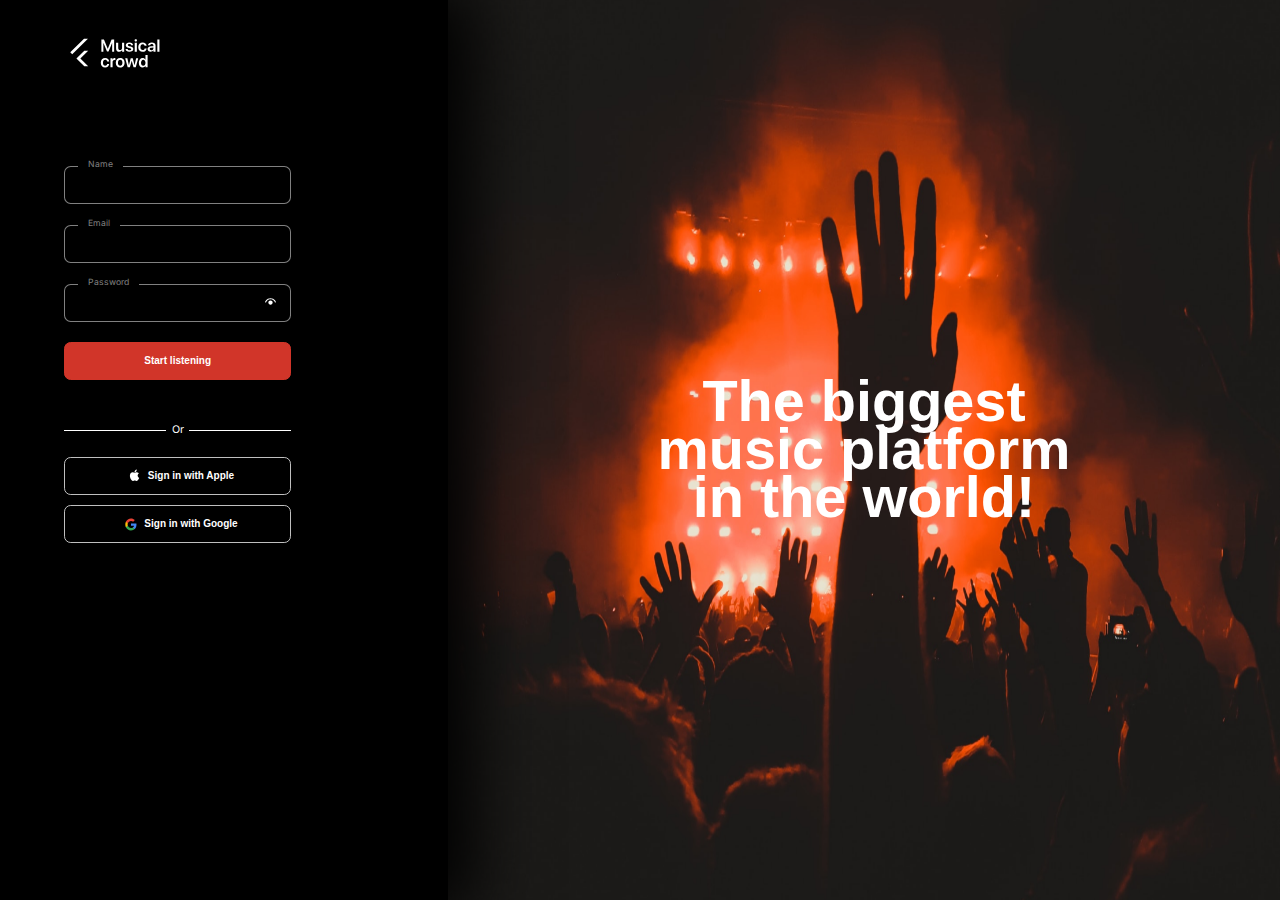
==== index.html @ 2c5eaced "inital commit" ====
<!DOCTYPE html>
<html lang="en">
  <head>
    <meta charset="UTF-8" />
    <meta http-equiv="X-UA-Compatible" content="IE=edge" />
    <meta name="viewport" content="width=device-width, initial-scale=1.0" />
    <link rel="stylesheet" href="style.css" />
    <link rel="preconnect" href="https://fonts.googleapis.com" />
    <link rel="preconnect" href="https://fonts.gstatic.com" crossorigin />
    <link
      href="https://fonts.googleapis.com/css2?family=Inter:wght@100;200;300;400;500;600;700;800;900&display=swap"
      rel="stylesheet"
    />
    <title>Document</title>
  </head>
  <body>
    <div class="df">
      <div class="form__content">
        <div class="logo__content">
          <img src="imgs/logo.svg" alt="logo" />
        </div>
        <form class="form">
          <div class="top__label">
            <input type="text" />
            <label for="name">Name</label>
          </div>
          <div class="top__label">
            <input type="email" />
            <label for="Email">Email</label>
          </div>
          <div class="top__label">
            <input type="password" class="password"/>
            <label for="Password">Password</label>
            <div class="icon">
              <img src="imgs/glas.svg" alt="icon">
            </div>
          </div>
          <button class="btn">Start listening</button>
        </form>

        <div class="firebase__content">
            <div class="line">
                <span></span>
                <p>Or</p>
                <span></span>
            </div>
            <div class="btn__content">
                <button>
                    <img src="imgs/icon-apple.svg" alt="icon">
                        Sign in with Apple
                </button>
                <button>
                    <img src="imgs/icon-google.svg" alt="icon">
                    Sign in with Google
                </button>
            </div>
        </div>
      </div>
      <div class="content__title">
        <div class="box">
          <h1>
            The biggest music platform <br />
            in the world!
          </h1>
        </div>
      </div>
    </div>

    <script src="script.js"></script>
  </body>
</html>
---- style.css ----
* {
    box-sizing: border-box;
    margin: 0;
    padding: 0;
}

.df {
    display: flex;
    align-items: center;
    justify-content: space-between;
    flex-flow: row nowrap;
}

.form__content {
    background-color: #000000;
    flex-basis: 35%;
    height: 100vh;
    box-shadow: 1vw 0px 5vw 1vw rgb(0, 0, 0);
    position: relative;
    z-index: 1;
    padding-left: 5vw;
}

.logo__content {
    width: 100%;
    padding-top: 2.8125vw;
    margin-bottom: 7.270833333333333vw;
}

.logo__content>img {
    height: 2.604166666666667vw;
}

.top__label {
    width: 17.76041666666667vw;
    height: 2.96875vw;
    background-color: #000;
    border: 1px solid rgba(255, 255, 255, 0.5);
    border-radius: 0.5208333333333333vw;
    margin-bottom: 1.614583333333333vw;
    position: relative;
}

.top__label>input {
    width: 100%;
    height: 100%;
    outline: none;
    background-color: transparent;
    border: 0px;
    font-family: 'Inter', sans-serif;
    font-style: normal;
    font-weight: 500;
    font-size: 0.78125vw;
    line-height: 140%;
    color: #fff;
    padding-left: 0.8854166666666667vw;
}

.form .btn {
    display: block;
    width: 17.76041666666667vw;
    height: 2.96875vw;
    border-radius: 0.5208333333333333vw;
    background-color: #D13529;
    font-family: 'SF Pro Display', sans-serif;
    font-style: normal;
    font-weight: 600;
    font-size: 0.78125vw;
    line-height: 140%;
    color: #fff;
    cursor: pointer;
    border: 1px solid #D13529;
}

.top__label>label {
    color: rgba(255, 255, 255, 0.5);
    position: absolute;
    left: 1.041666666666667vw;
    top: -25%;
    background-color: #000;
    display: block;
    padding: 0 0.78125vw;
    font-family: 'Inter';
    font-style: normal;
    font-weight: 400;
    font-size: 0.6770833333333333vw;
    line-height: 140%;
}

.top__label > .icon {
    position: absolute;
    right: 1.041666666666667vw;
    top: 50%;
    transform: translateY(-50%);
    cursor: pointer;
}

.top__label > .icon > img {
    width: 1vw;
    height: 1vw;
}

.line {
    display: flex;
    align-items: center;
    justify-content: space-between;
    width: 17.76041666666667vw;
    margin-top: 3.333333333333333vw;
}

.line p {
    color: #fff;
    flex-basis: 10%;
    text-align: center;
    font-family: 'Inter';
    font-style: normal;
    font-weight: 400;
    font-size: 0.8333333333333333vw;
    line-height: 140%;
}

.line > span {
    display: block;
    height: 1px;
    flex-basis: 45%;
    background-color: #fff;
}

.btn__content {
    margin-top: 1.458333333333333vw;
}

.btn__content > button {
    display: block;
    display: flex;
    align-items: center;
    justify-content: center;
    width: 17.76041666666667vw;
    height: 2.96875vw;
    border-radius: 0.5208333333333333vw;
    background-color: transparent;
    font-family: 'SF Pro Display', sans-serif;
    font-style: normal;
    font-weight: 600;
    font-size: 0.78125vw;
    line-height: 140%;
    color: #fff;
    cursor: pointer;
    border: 1px solid rgba(255, 255, 255, 0.75);
    margin-bottom: 0.8333333333333333vw;
}

.btn__content > button > img {
    height: 2.083333333333333vw;
    width: 2.083333333333333vw;
}


.content__title {
    width: 65%;
    height: 100vh;
    background-image: url("imgs/bg.png");
    background-repeat: no-repeat;
    background-size: 100% 100%;
    position: relative;
}

.box {
    position: absolute;
    left: 50%;
    top: 50%;
    transform: translate(-50%, -50%);
}

.box>h1 {
    font-family: 'SF Pro Display', sans-serif;
    font-style: normal;
    font-weight: 700;
    font-size: 4.5vw;
    line-height: 83.5%;
    color: #fff;
    text-align: center;
}
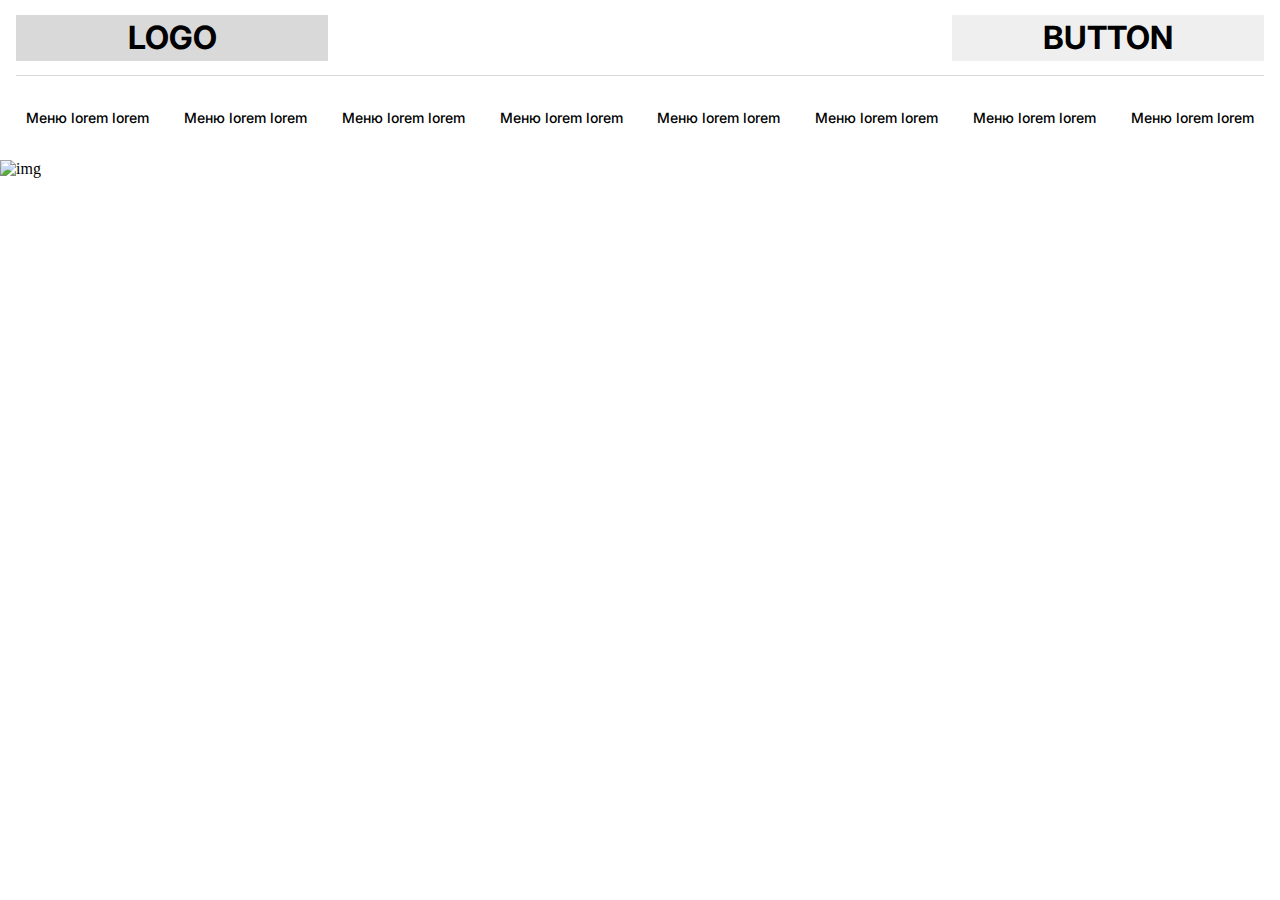
==== commit dfc8bd8f: "d" ====
--- a/index.html
+++ b/index.html
@@ -4,7 +4,7 @@
     <meta charset="UTF-8" />
     <meta http-equiv="X-UA-Compatible" content="IE=edge" />
     <meta name="viewport" content="width=device-width, initial-scale=1.0" />
-    <link rel="stylesheet" href="style.css" />
+    <link rel="stylesheet" href="css/style.css" />
     <link rel="preconnect" href="https://fonts.googleapis.com" />
     <link rel="preconnect" href="https://fonts.gstatic.com" crossorigin />
     <link
@@ -14,58 +14,71 @@
     <title>Document</title>
   </head>
   <body>
-    <div class="df">
-      <div class="form__content">
-        <div class="logo__content">
-          <img src="imgs/logo.svg" alt="logo" />
+    <header class="header">
+      <div class="header__row">
+        <div class="header__logo">
+          <h2>LOGO</h2>
         </div>
-        <form class="form">
-          <div class="top__label">
-            <input type="text" />
-            <label for="name">Name</label>
-          </div>
-          <div class="top__label">
-            <input type="email" />
-            <label for="Email">Email</label>
-          </div>
-          <div class="top__label">
-            <input type="password" class="password"/>
-            <label for="Password">Password</label>
-            <div class="icon">
-              <img src="imgs/glas.svg" alt="icon">
-            </div>
-          </div>
-          <button class="btn">Start listening</button>
-        </form>
-
-        <div class="firebase__content">
-            <div class="line">
-                <span></span>
-                <p>Or</p>
-                <span></span>
-            </div>
-            <div class="btn__content">
-                <button>
-                    <img src="imgs/icon-apple.svg" alt="icon">
-                        Sign in with Apple
-                </button>
-                <button>
-                    <img src="imgs/icon-google.svg" alt="icon">
-                    Sign in with Google
-                </button>
-            </div>
+        <div class="header__btn">
+          <button>BUTTON</button>
         </div>
       </div>
-      <div class="content__title">
-        <div class="box">
-          <h1>
-            The biggest music platform <br />
-            in the world!
-          </h1>
-        </div>
-      </div>
-    </div>
-
-    <script src="script.js"></script>
+    </header>
+    <nav class="nav">      
+      <ul class="nav__row">
+        <li>
+            <a href="#">Меню lorem lorem</a>
+            <div class="content">
+                <p>Контент для меню 1 Lorem ipsum dolor sit, amet consectetur adipisicing elit. Qui, nesciunt. Dignissimos mollitia maiores dolorum esse quasi dolore totam eveniet impedit corrupti consequatur, nisi veritatis adipisci optio molestias assumenda obcaecati repudiandae deserunt commodi dolores labore rem accusamus vero omnis ipsum! Accusantium ad voluptates eveniet consequuntur adipisci natus fugiat deserunt quo enim. Dolorem facere cumque illum veritatis fugit dignissimos nostrum iusto at accusamus mollitia ratione nihil fugiat eius ipsum deserunt modi commodi quod ullam tempora a vero totam, recusandae earum odio. Labore, voluptatum? Quod, inventore placeat vero nulla facilis modi cumque in ab quas nam amet aliquid quibusdam ipsum dolor at rerum aspernatur odio id possimus incidunt voluptates eius ullam laudantium asperiores! Impedit pariatur veritatis excepturi laudantium quas ipsam reprehenderit cum ab optio, dolores magnam quaerat ut similique dolor voluptatem quo atque nisi. Repellat numquam dolores molestias soluta quia. Perferendis maiores suscipit nam necessitatibus at officia dolores illum, velit doloribus excepturi. In, asperiores? Facere perferendis fuga rerum reiciendis. Accusantium eum ex nam obcaecati atque illum iure! Nesciunt eius dolorum quaerat qui natus neque, ea eaque tempora cum doloremque voluptatibus nisi ipsa. Ipsum pariatur dolor dicta odit nam laborum esse doloribus magni nemo nisi neque quia dolore voluptates sunt perferendis, placeat iusto consequuntur iure atque illum accusamus facilis porro eaque tempore? Non mollitia cupiditate fuga vel amet. Voluptatibus saepe, corrupti at soluta praesentium provident temporibus ea quod quaerat, eveniet, possimus voluptate in hic similique dolor repellat? Facere, et molestiae minima delectus dolores consectetur est pariatur, cum ipsum odit, tempore voluptatem harum unde laudantium suscipit voluptas quis repellendus distinctio veniam dicta! Saepe earum quasi itaque, totam facere laboriosam alias nulla odio quo id, dignissimos delectus, inventore vero facilis? Officiis amet culpa quod, laboriosam impedit, pariatur quo voluptatem voluptate harum aliquid voluptatum accusantium voluptas. Quaerat adipisci laudantium ullam doloribus, consectetur reprehenderit nostrum cumque laboriosam! Itaque rem consequatur id quia delectus error placeat et quod, ab cupiditate ullam ea? Ratione consequuntur architecto atque deserunt maiores sint assumenda quis doloremque ad laborum aspernatur praesentium sapiente, earum nam impedit possimus quasi molestiae autem velit nisi repellat, necessitatibus placeat dignissimos! Ducimus, dolores quo quidem distinctio quia repellat, tempore in dignissimos veritatis reiciendis vero rerum quae sunt. Ratione maiores tempore earum repudiandae sed soluta quisquam iste libero ad commodi. Corrupti, voluptatibus. Eaque eum ipsam odit sit quia quos laboriosam rerum cupiditate veniam. Obcaecati, laborum! Incidunt iusto voluptas enim illum a mollitia inventore sint similique, esse nam quisquam repellat veritatis dolorum sunt quaerat. Repellat, consequuntur autem nemo hic aut repellendus ipsam minima reprehenderit magni distinctio id error eveniet, tempore a assumenda ea facere omnis. Architecto, facilis iste. Provident aperiam atque vero quaerat a maiores non ab ipsam deleniti sint quos aliquid perferendis nostrum voluptatem corrupti unde natus obcaecati aspernatur esse officiis voluptatum, expedita minima recusandae ipsum. Molestias, provident tempora! Natus deserunt est at praesentium odio corporis atque in cupiditate magni sed quisquam, accusantium quia a quae eius voluptate nemo repellat ipsum exercitationem nulla facere non! Recusandae nihil quis eius modi unde laboriosam nisi repellat cumque! Distinctio voluptate quaerat minus voluptas illo.</p>
+            </div>
+        </li>
+        <li>
+          <a href="#">Меню lorem lorem</a>
+            <div class="content">
+                <p>Контент для меню 2</p>
+            </div>
+        </li>
+        <li>
+          <a href="#">Меню lorem lorem</a>
+            <div class="content">
+                <p>Контент для меню 3</p>
+            </div>
+        </li>
+        <li>
+          <a href="#">Меню lorem lorem</a>
+            <div class="content">
+                <p>Контент для меню 4</p>
+            </div>
+        </li>
+        <li>
+          <a href="#">Меню lorem lorem</a>
+            <div class="content">
+                <p>Контент для меню 5</p>
+            </div>
+        </li>
+        <li>
+          <a href="#">Меню lorem lorem</a>
+            <div class="content">
+                <p>Контент для меню 6</p>
+            </div>
+        </li>
+        <li>
+          <a href="#">Меню lorem lorem</a>
+            <div class="content">
+                <p>Контент для меню 7</p>
+            </div>
+        </li>
+        <li>
+          <a href="#">Меню lorem lorem</a>
+            <div class="content">
+                <p>Контент для меню 8</p>
+            </div>
+        </li>
+      </ul>
+    </nav>
+    <main class="main">
+        <img src="img.png" alt="img">
+    </main>
+    <script src="js/srcipt.js"></script>
   </body>
 </html>
--- a/css/style.css
+++ b/css/style.css
@@ -0,0 +1,186 @@
+* {
+  -webkit-box-sizing: border-box;
+          box-sizing: border-box;
+  margin: 0;
+  padding: 0;
+}
+
+.header {
+  padding: 0 1rem;
+  position: relative;
+  z-index: 10;
+  background-color: #fff;
+}
+
+.header__row {
+  height: 76px;
+  display: -webkit-box;
+  display: -ms-flexbox;
+  display: flex;
+  -webkit-box-align: center;
+      -ms-flex-align: center;
+          align-items: center;
+  -webkit-box-pack: justify;
+      -ms-flex-pack: justify;
+          justify-content: space-between;
+  border-bottom: 1px solid #D7D7D7;
+}
+
+.header__btn, .header__logo {
+  background: #D9D9D9;
+  width: 312px;
+  height: 46px;
+  line-height: 46px;
+  text-align: center;
+}
+
+.header__btn button,
+.header__btn h2, .header__logo button,
+.header__logo h2 {
+  font-family: 'Inter';
+  font-style: normal;
+  font-weight: 700;
+  font-size: 32px;
+}
+
+.header__btn button, .header__logo button {
+  width: 100%;
+  height: 100%;
+  display: block;
+  border: 0;
+}
+
+.nav {
+  padding: 0 1rem;
+  background-color: #fff;
+  position: relative;
+}
+
+.nav__row {
+  display: -webkit-box;
+  display: -ms-flexbox;
+  display: flex;
+  -webkit-box-align: center;
+      -ms-flex-align: center;
+          align-items: center;
+  -webkit-box-pack: justify;
+      -ms-flex-pack: justify;
+          justify-content: space-between;
+  list-style: none;
+  height: 84px;
+}
+
+.nav__row li {
+  height: 100%;
+  line-height: 84px;
+  cursor: pointer;
+  z-index: 9;
+  background-color: #fff;
+}
+
+.nav__row li a {
+  text-decoration: none;
+  font-family: 'Inter';
+  font-style: normal;
+  font-weight: 500;
+  font-size: 16px;
+  color: #000000;
+  z-index: 2;
+  display: block;
+  padding: 0 10px;
+  position: relative;
+}
+
+.nav__row li a::after {
+  content: "";
+  width: 0%;
+  height: 3px;
+  position: absolute;
+  left: 0;
+  bottom: 0;
+  background-color: red;
+  -webkit-transition: all .3s ease-in-out;
+  transition: all .3s ease-in-out;
+}
+
+.nav__row li a:hover::after {
+  width: 100%;
+}
+
+@media (max-width: 1340px) {
+  .nav__row li a {
+    font-size: 14px;
+  }
+}
+
+@media (max-width: 1200px) {
+  .nav__row li a {
+    font-size: 12px;
+  }
+}
+
+@media (max-width: 1024px) {
+  .nav__row li a {
+    font-size: 11px;
+  }
+}
+
+.nav__row li .content {
+  visibility: hidden;
+  position: absolute;
+  left: 0;
+  width: 100vw;
+  background-color: white;
+  padding: 1rem;
+  -webkit-transition: all .3s ease-in-out;
+  transition: all .3s ease-in-out;
+  -webkit-animation: dropdown .3s linear;
+          animation: dropdown .3s linear;
+  z-index: 1;
+  opacity: 0;
+  top: 100%;
+  cursor: default;
+}
+
+.nav__row li .content:hover {
+  visibility: visible;
+  opacity: 1;
+}
+
+.nav__row li .content p {
+  line-height: 32px;
+}
+
+.nav__row li .content.active {
+  visibility: visible;
+  opacity: 1;
+}
+
+@-webkit-keyframes dropdown {
+  0% {
+    opacity: 0;
+  }
+  100% {
+    opacity: 1;
+  }
+}
+
+@keyframes dropdown {
+  0% {
+    opacity: 0;
+  }
+  100% {
+    opacity: 1;
+  }
+}
+
+.main {
+  width: 100%;
+  height: calc(100vh - 165px);
+}
+
+.main > img {
+  width: 100%;
+  height: 100%;
+}
+/*# sourceMappingURL=style.css.map */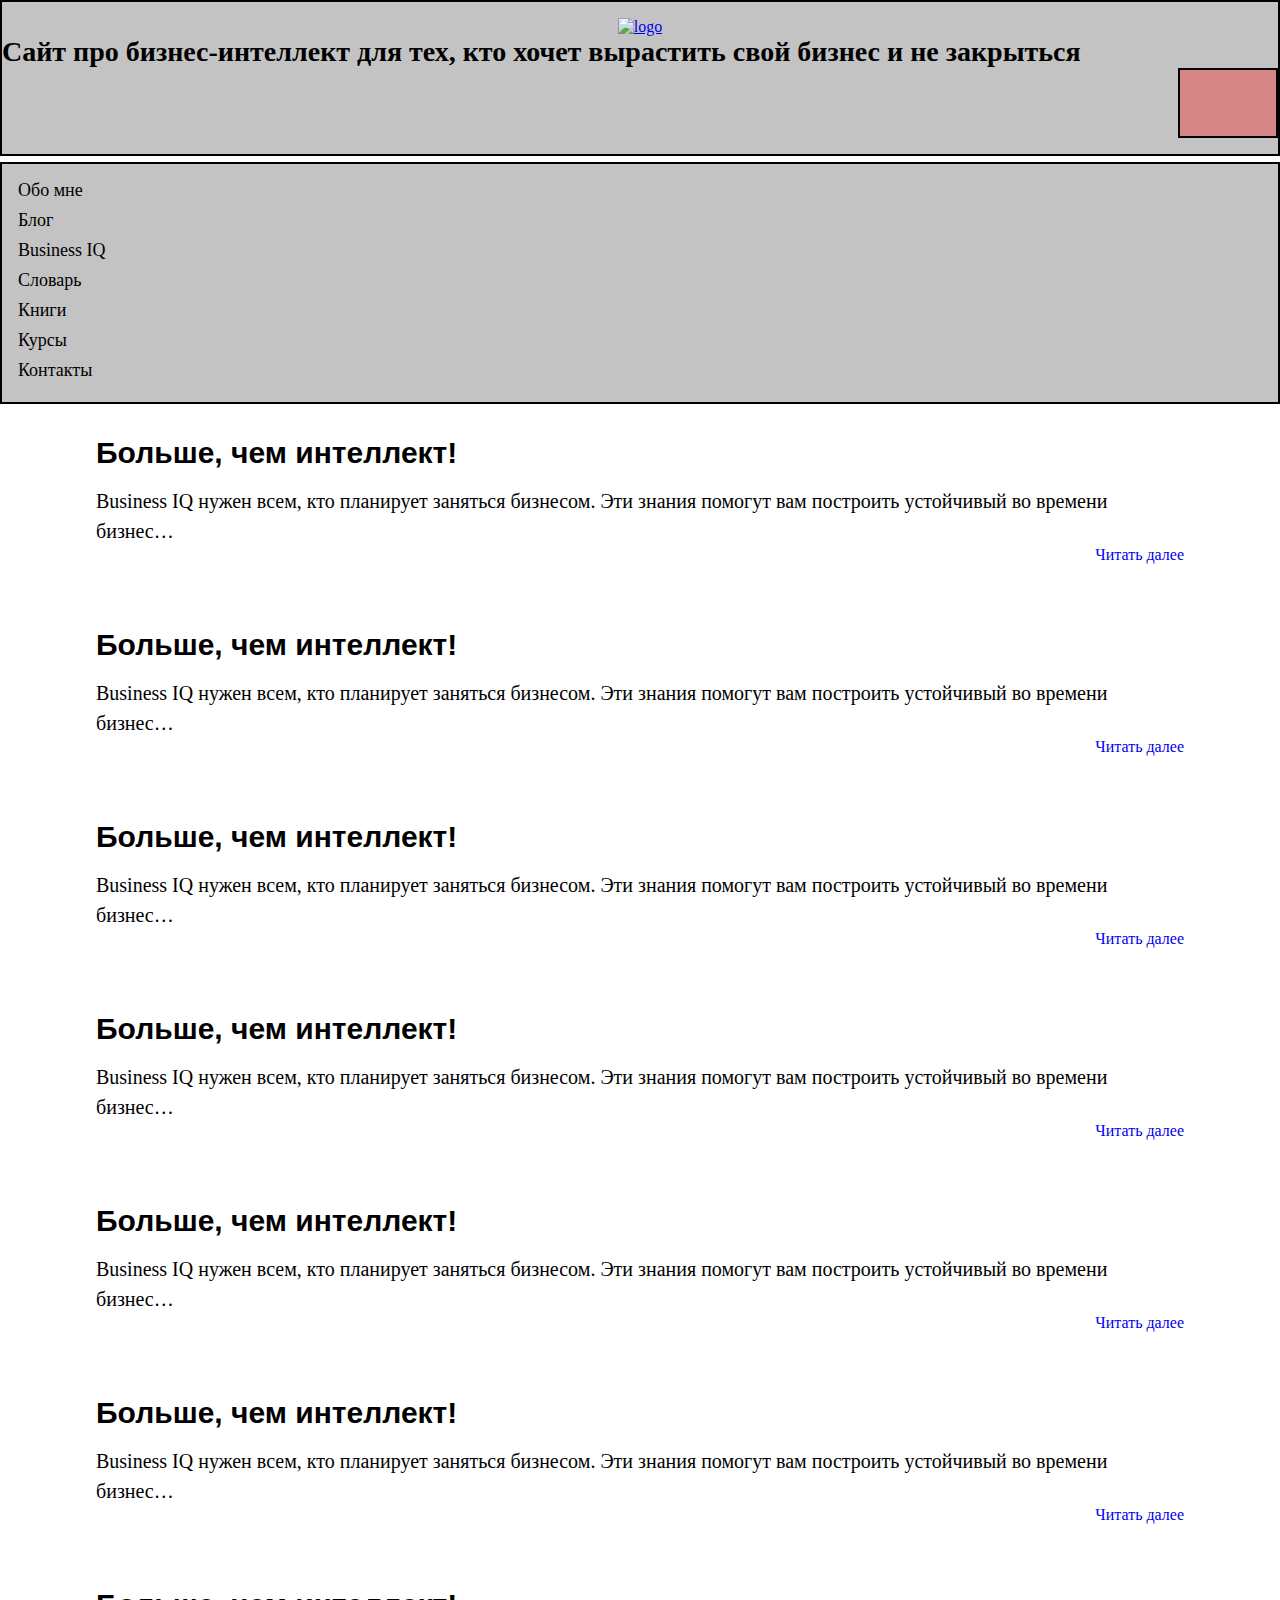
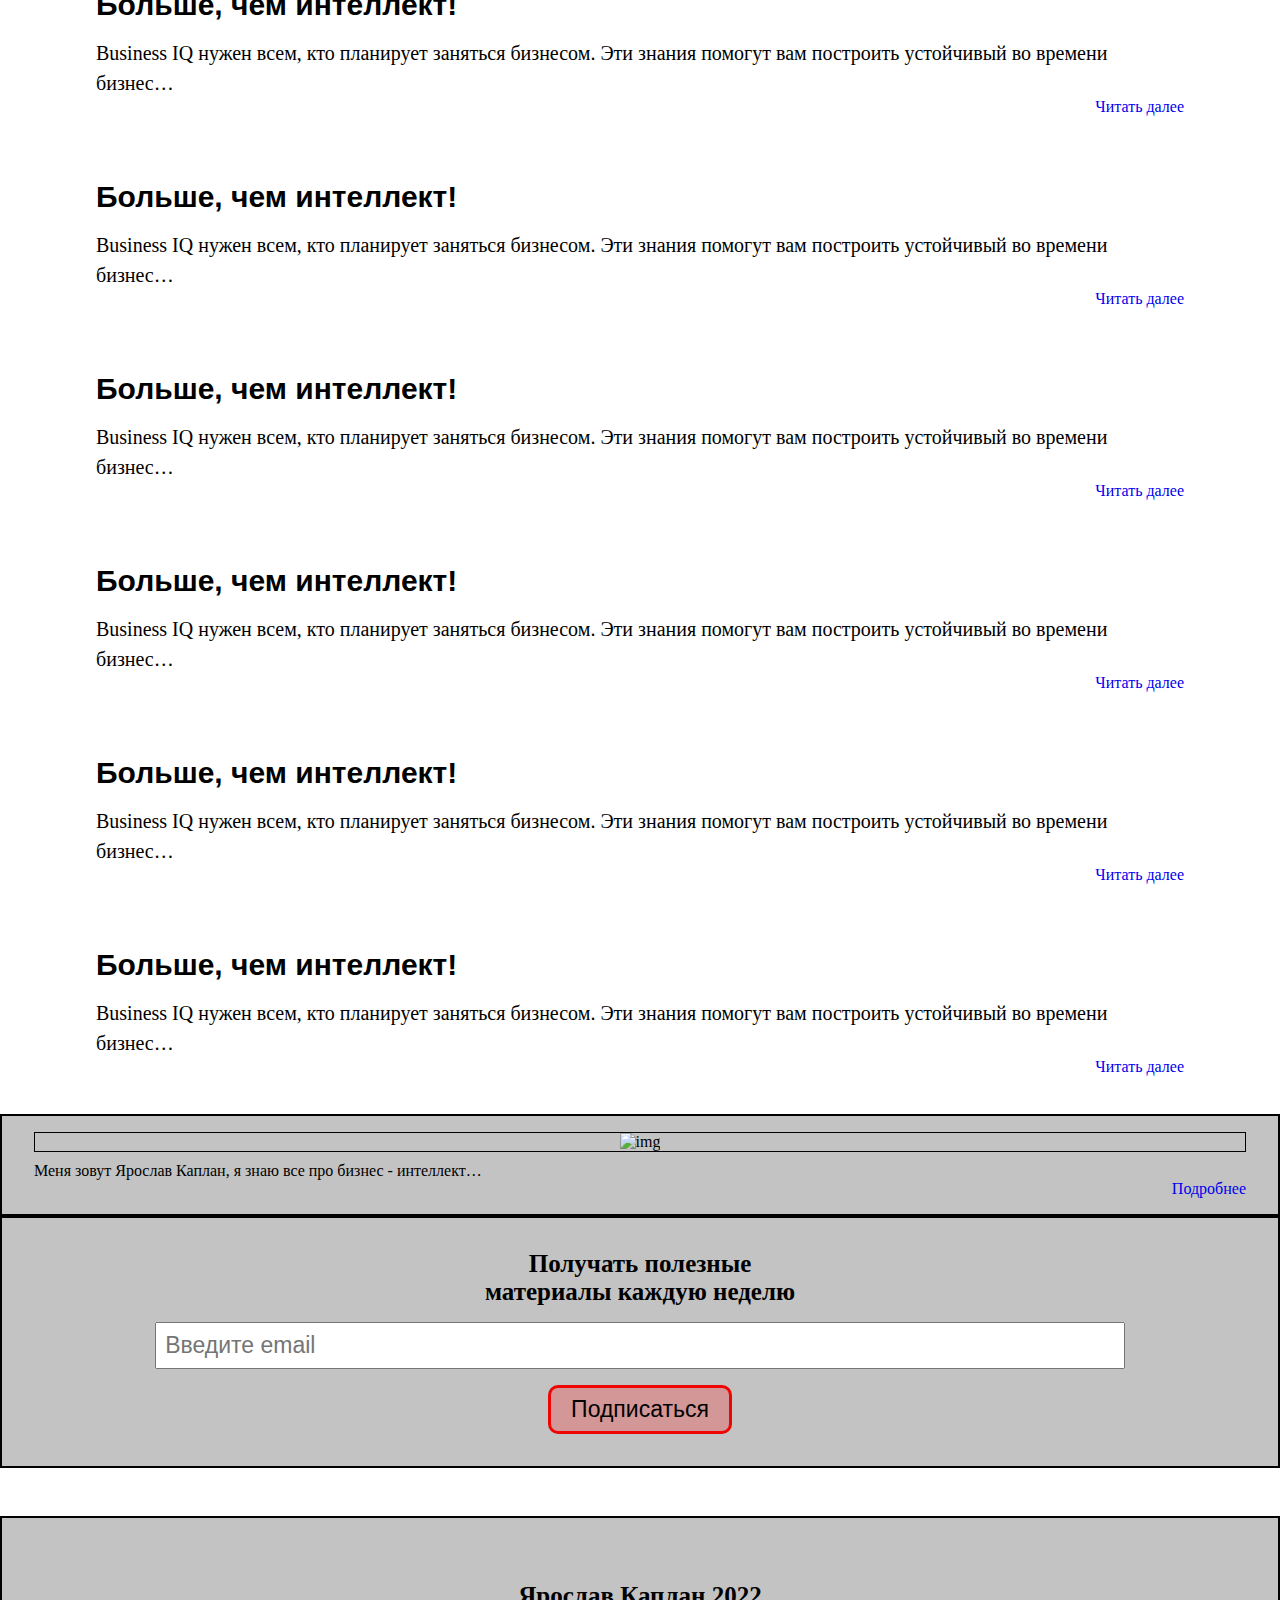
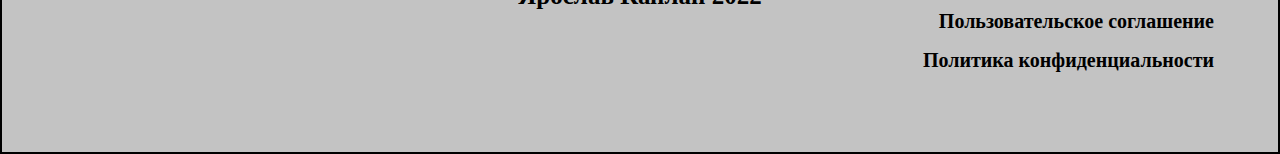
==== commit 8c0102a2: "d" ====
--- a/index.html
+++ b/index.html
@@ -4,81 +4,255 @@
     <meta charset="UTF-8" />
     <meta http-equiv="X-UA-Compatible" content="IE=edge" />
     <meta name="viewport" content="width=device-width, initial-scale=1.0" />
+    <link rel="stylesheet" href="css/flexboxgrid.css" />
     <link rel="stylesheet" href="css/style.css" />
-    <link rel="preconnect" href="https://fonts.googleapis.com" />
-    <link rel="preconnect" href="https://fonts.gstatic.com" crossorigin />
-    <link
-      href="https://fonts.googleapis.com/css2?family=Inter:wght@100;200;300;400;500;600;700;800;900&display=swap"
-      rel="stylesheet"
-    />
-    <title>Document</title>
+    <title>Блог</title>
   </head>
   <body>
     <header class="header">
-      <div class="header__row">
-        <div class="header__logo">
-          <h2>LOGO</h2>
-        </div>
-        <div class="header__btn">
-          <button>BUTTON</button>
+      <div class="container">
+        <div class="row middle-md between-md">
+          <div class="col-md-3 col-sm-3 col-xs-3">
+            <div class="logo__content">
+             <a href="#">
+               <img src="imgs/Screenshot_1.png" alt="logo">
+             </a>
+            </div>
+          </div>
+          <div class="col-md-6 col-sm-6 col-xs-6">
+            <div class="title">
+              <h2 class="title__text">
+                Cайт про бизнес-интеллект для тех, кто хочет вырастить свой
+                бизнес и не закрыться
+              </h2>
+            </div>
+          </div>
+          <div class="col-md-3 col-sm-3 col-xs-3">
+            <div class="box"></div>
+          </div>
         </div>
       </div>
     </header>
-    <nav class="nav">      
-      <ul class="nav__row">
-        <li>
-            <a href="#">Меню lorem lorem</a>
-            <div class="content">
-                <p>Контент для меню 1 Lorem ipsum dolor sit, amet consectetur adipisicing elit. Qui, nesciunt. Dignissimos mollitia maiores dolorum esse quasi dolore totam eveniet impedit corrupti consequatur, nisi veritatis adipisci optio molestias assumenda obcaecati repudiandae deserunt commodi dolores labore rem accusamus vero omnis ipsum! Accusantium ad voluptates eveniet consequuntur adipisci natus fugiat deserunt quo enim. Dolorem facere cumque illum veritatis fugit dignissimos nostrum iusto at accusamus mollitia ratione nihil fugiat eius ipsum deserunt modi commodi quod ullam tempora a vero totam, recusandae earum odio. Labore, voluptatum? Quod, inventore placeat vero nulla facilis modi cumque in ab quas nam amet aliquid quibusdam ipsum dolor at rerum aspernatur odio id possimus incidunt voluptates eius ullam laudantium asperiores! Impedit pariatur veritatis excepturi laudantium quas ipsam reprehenderit cum ab optio, dolores magnam quaerat ut similique dolor voluptatem quo atque nisi. Repellat numquam dolores molestias soluta quia. Perferendis maiores suscipit nam necessitatibus at officia dolores illum, velit doloribus excepturi. In, asperiores? Facere perferendis fuga rerum reiciendis. Accusantium eum ex nam obcaecati atque illum iure! Nesciunt eius dolorum quaerat qui natus neque, ea eaque tempora cum doloremque voluptatibus nisi ipsa. Ipsum pariatur dolor dicta odit nam laborum esse doloribus magni nemo nisi neque quia dolore voluptates sunt perferendis, placeat iusto consequuntur iure atque illum accusamus facilis porro eaque tempore? Non mollitia cupiditate fuga vel amet. Voluptatibus saepe, corrupti at soluta praesentium provident temporibus ea quod quaerat, eveniet, possimus voluptate in hic similique dolor repellat? Facere, et molestiae minima delectus dolores consectetur est pariatur, cum ipsum odit, tempore voluptatem harum unde laudantium suscipit voluptas quis repellendus distinctio veniam dicta! Saepe earum quasi itaque, totam facere laboriosam alias nulla odio quo id, dignissimos delectus, inventore vero facilis? Officiis amet culpa quod, laboriosam impedit, pariatur quo voluptatem voluptate harum aliquid voluptatum accusantium voluptas. Quaerat adipisci laudantium ullam doloribus, consectetur reprehenderit nostrum cumque laboriosam! Itaque rem consequatur id quia delectus error placeat et quod, ab cupiditate ullam ea? Ratione consequuntur architecto atque deserunt maiores sint assumenda quis doloremque ad laborum aspernatur praesentium sapiente, earum nam impedit possimus quasi molestiae autem velit nisi repellat, necessitatibus placeat dignissimos! Ducimus, dolores quo quidem distinctio quia repellat, tempore in dignissimos veritatis reiciendis vero rerum quae sunt. Ratione maiores tempore earum repudiandae sed soluta quisquam iste libero ad commodi. Corrupti, voluptatibus. Eaque eum ipsam odit sit quia quos laboriosam rerum cupiditate veniam. Obcaecati, laborum! Incidunt iusto voluptas enim illum a mollitia inventore sint similique, esse nam quisquam repellat veritatis dolorum sunt quaerat. Repellat, consequuntur autem nemo hic aut repellendus ipsam minima reprehenderit magni distinctio id error eveniet, tempore a assumenda ea facere omnis. Architecto, facilis iste. Provident aperiam atque vero quaerat a maiores non ab ipsam deleniti sint quos aliquid perferendis nostrum voluptatem corrupti unde natus obcaecati aspernatur esse officiis voluptatum, expedita minima recusandae ipsum. Molestias, provident tempora! Natus deserunt est at praesentium odio corporis atque in cupiditate magni sed quisquam, accusantium quia a quae eius voluptate nemo repellat ipsum exercitationem nulla facere non! Recusandae nihil quis eius modi unde laboriosam nisi repellat cumque! Distinctio voluptate quaerat minus voluptas illo.</p>
-            </div>
-        </li>
-        <li>
-          <a href="#">Меню lorem lorem</a>
-            <div class="content">
-                <p>Контент для меню 2</p>
-            </div>
-        </li>
-        <li>
-          <a href="#">Меню lorem lorem</a>
-            <div class="content">
-                <p>Контент для меню 3</p>
-            </div>
-        </li>
-        <li>
-          <a href="#">Меню lorem lorem</a>
-            <div class="content">
-                <p>Контент для меню 4</p>
-            </div>
-        </li>
-        <li>
-          <a href="#">Меню lorem lorem</a>
-            <div class="content">
-                <p>Контент для меню 5</p>
-            </div>
-        </li>
-        <li>
-          <a href="#">Меню lorem lorem</a>
-            <div class="content">
-                <p>Контент для меню 6</p>
-            </div>
-        </li>
-        <li>
-          <a href="#">Меню lorem lorem</a>
-            <div class="content">
-                <p>Контент для меню 7</p>
-            </div>
-        </li>
-        <li>
-          <a href="#">Меню lorem lorem</a>
-            <div class="content">
-                <p>Контент для меню 8</p>
-            </div>
-        </li>
-      </ul>
-    </nav>
     <main class="main">
-        <img src="img.png" alt="img">
+      <div class="container">
+        <div class="row between-md">
+          <div class="col-md-3 col-xs-6">
+            <div class="navbar">
+              <ul class="navbar__list">
+                <li><a href="myself.html">Обо мне</a></li>
+                <li><a href="#">Блог</a></li>
+                <li><a href="#">Business IQ</a></li>
+                <li><a href="#">Словарь</a></li>
+                <li><a href="books.html">Книги </a></li>
+                <li><a href="courses.html">Курсы</a></li>
+                <li><a href="#">Контакты </a></li>
+              </ul>
+            </div>
+          </div>
+          <div class="col-md-6 col-xs-12">
+            <div class="blogs">
+              <div class="blogs__item">
+                <div class="blogs__item__title">
+                  <h3>Больше, чем интеллект!</h3>
+                </div>
+                <div class="blogs__item__description">
+                  <p>
+                    Business IQ нужен всем, кто планирует заняться бизнесом. Эти
+                    знания помогут вам построить устойчивый во времени бизнес…
+                  </p>
+                  <a href="detail.html">Читать далее </a>
+                </div>
+              </div>
+              <div class="blogs__item">
+                <div class="blogs__item__title">
+                  <h3>Больше, чем интеллект!</h3>
+                </div>
+                <div class="blogs__item__description">
+                  <p>
+                    Business IQ нужен всем, кто планирует заняться бизнесом. Эти
+                    знания помогут вам построить устойчивый во времени бизнес…
+                  </p>
+                  <a href="detail.html">Читать далее </a>
+                </div>
+              </div>
+              <div class="blogs__item">
+                <div class="blogs__item__title">
+                  <h3>Больше, чем интеллект!</h3>
+                </div>
+                <div class="blogs__item__description">
+                  <p>
+                    Business IQ нужен всем, кто планирует заняться бизнесом. Эти
+                    знания помогут вам построить устойчивый во времени бизнес…
+                  </p>
+                  <a href="detail.html">Читать далее </a>
+                </div>
+              </div>
+              <div class="blogs__item">
+                <div class="blogs__item__title">
+                  <h3>Больше, чем интеллект!</h3>
+                </div>
+                <div class="blogs__item__description">
+                  <p>
+                    Business IQ нужен всем, кто планирует заняться бизнесом. Эти
+                    знания помогут вам построить устойчивый во времени бизнес…
+                  </p>
+                  <a href="detail.html">Читать далее </a>
+                </div>
+              </div>
+              <div class="blogs__item">
+                <div class="blogs__item__title">
+                  <h3>Больше, чем интеллект!</h3>
+                </div>
+                <div class="blogs__item__description">
+                  <p>
+                    Business IQ нужен всем, кто планирует заняться бизнесом. Эти
+                    знания помогут вам построить устойчивый во времени бизнес…
+                  </p>
+                  <a href="detail.html">Читать далее </a>
+                </div>
+              </div>
+              <div class="blogs__item">
+                <div class="blogs__item__title">
+                  <h3>Больше, чем интеллект!</h3>
+                </div>
+                <div class="blogs__item__description">
+                  <p>
+                    Business IQ нужен всем, кто планирует заняться бизнесом. Эти
+                    знания помогут вам построить устойчивый во времени бизнес…
+                  </p>
+                  <a href="detail.html">Читать далее </a>
+                </div>
+              </div>
+              <div class="blogs__item">
+                <div class="blogs__item__title">
+                  <h3>Больше, чем интеллект!</h3>
+                </div>
+                <div class="blogs__item__description">
+                  <p>
+                    Business IQ нужен всем, кто планирует заняться бизнесом. Эти
+                    знания помогут вам построить устойчивый во времени бизнес…
+                  </p>
+                  <a href="detail.html">Читать далее </a>
+                </div>
+              </div>
+              <div class="blogs__item">
+                <div class="blogs__item__title">
+                  <h3>Больше, чем интеллект!</h3>
+                </div>
+                <div class="blogs__item__description">
+                  <p>
+                    Business IQ нужен всем, кто планирует заняться бизнесом. Эти
+                    знания помогут вам построить устойчивый во времени бизнес…
+                  </p>
+                  <a href="detail.html">Читать далее </a>
+                </div>
+              </div>
+              <div class="blogs__item">
+                <div class="blogs__item__title">
+                  <h3>Больше, чем интеллект!</h3>
+                </div>
+                <div class="blogs__item__description">
+                  <p>
+                    Business IQ нужен всем, кто планирует заняться бизнесом. Эти
+                    знания помогут вам построить устойчивый во времени бизнес…
+                  </p>
+                  <a href="detail.html">Читать далее </a>
+                </div>
+              </div>
+              <div class="blogs__item">
+                <div class="blogs__item__title">
+                  <h3>Больше, чем интеллект!</h3>
+                </div>
+                <div class="blogs__item__description">
+                  <p>
+                    Business IQ нужен всем, кто планирует заняться бизнесом. Эти
+                    знания помогут вам построить устойчивый во времени бизнес…
+                  </p>
+                  <a href="detail.html">Читать далее </a>
+                </div>
+              </div>
+              <div class="blogs__item">
+                <div class="blogs__item__title">
+                  <h3>Больше, чем интеллект!</h3>
+                </div>
+                <div class="blogs__item__description">
+                  <p>
+                    Business IQ нужен всем, кто планирует заняться бизнесом. Эти
+                    знания помогут вам построить устойчивый во времени бизнес…
+                  </p>
+                  <a href="detail.html">Читать далее </a>
+                </div>
+              </div>
+              <div class="blogs__item">
+                <div class="blogs__item__title">
+                  <h3>Больше, чем интеллект!</h3>
+                </div>
+                <div class="blogs__item__description">
+                  <p>
+                    Business IQ нужен всем, кто планирует заняться бизнесом. Эти
+                    знания помогут вам построить устойчивый во времени бизнес…
+                  </p>
+                  <a href="detail.html">Читать далее </a>
+                </div>
+              </div>
+            </div>
+          </div>
+          <div class="col-md-3 col-xs-6">
+            <div class="myself-card">
+              <div class="card">
+                <div class="card__img">
+                  <img src="imgs/avatar.jpg" alt="img" />
+                </div>
+                <div class="card__description">
+                  <p>
+                    Меня зовут Ярослав Каплан, я знаю все про бизнес -
+                    интеллект…
+                  </p>
+                </div>
+                <div class="card__link">
+                  <a href="myself.html">Подробнее</a>
+                </div>
+              </div>
+            </div>
+          </div>
+        </div>
+      </div>
     </main>
-    <script src="js/srcipt.js"></script>
+
+    <!-- mail form started -->
+    <div class="container">
+      <div class="row center-md">
+        <div class="col-md-6 col-xs-12">
+          <div class="mail">
+            <form class="mail__form">
+              <h3>
+                Получать полезные <br />
+                материалы каждую неделю
+              </h3>
+              <input type="email" placeholder="Введите email" />
+              <button type="submit">Подписаться</button>
+            </form>
+          </div>
+        </div>
+      </div>
+      <!-- mail form finished -->
+    </div>
+    <footer class="footer">
+      <div class="container">
+        <div class="row between-md">
+          <div class="col-md-3 col-xs-12">
+            <div class="footer__title">
+              <h3>Ярослав Каплан 2022</h3>
+            </div>
+          </div>
+          <div class="col-md-4 col-xs-12">
+            <div class="footer__description">
+              <p>Пользовательское соглашение</p>
+              <p>Политика конфиденциальности</p>
+            </div>
+          </div>
+        </div>
+      </div>
+    </footer>
   </body>
 </html>
--- a/css/style.css
+++ b/css/style.css
@@ -5,15 +5,291 @@
   padding: 0;
 }
 
+body {
+  overflow-x: hidden;
+}
+
 .header {
-  padding: 0 1rem;
-  position: relative;
-  z-index: 10;
-  background-color: #fff;
-}
-
-.header__row {
-  height: 76px;
+  background-color: #c3c3c3;
+  border: 2px solid #000;
+  padding: 1rem 0;
+  position: -webkit-sticky;
+  position: sticky;
+  top: 0;
+  left: 0;
+  z-index: 9;
+}
+
+.header .logo__content {
+  text-align: center;
+}
+
+.header .logo__content a > img {
+  height: 90px;
+  width: auto;
+}
+
+.header .box {
+  display: block;
+  width: 100px;
+  margin-left: auto;
+  height: 70px;
+  background-color: rgba(255, 0, 0, 0.315);
+  border: 2px solid #000;
+}
+
+.header .title__text {
+  font-size: 28px;
+}
+
+@media (max-width: 480px) {
+  .header .title__text {
+    font-size: 15px;
+    margin-left: 1rem;
+  }
+}
+
+@media (max-width: 1024px) {
+  .main .col-md-6 ~ .col-md-3 {
+    -webkit-box-ordinal-group: 2;
+        -ms-flex-order: 1;
+            order: 1;
+  }
+  .main .col-md-6 {
+    -webkit-box-ordinal-group: 3;
+        -ms-flex-order: 2;
+            order: 2;
+  }
+}
+
+.main .navbar {
+  background-color: #c3c3c3;
+  margin-top: 6px;
+  border: 2px solid #000;
+  height: 242px;
+}
+
+.main .navbar__list {
+  list-style: none;
+  padding: 1rem;
+}
+
+.main .navbar__list li {
+  height: 30px;
+}
+
+.main .navbar__list li a {
+  text-decoration: none;
+  font-size: 18px;
+  display: block;
+  color: #000;
+}
+
+.main .blogs__item {
+  padding: 2rem 6rem;
+}
+
+@media (max-width: 1024px) {
+  .main .blogs__item {
+    padding: 2rem 3rem;
+  }
+}
+
+@media (max-width: 480px) {
+  .main .blogs__item {
+    padding: 2rem 1rem;
+  }
+}
+
+.main .blogs__item__title h3 {
+  font-size: 30px;
+  font-family: sans-serif;
+  margin-bottom: 1rem;
+  font-size: 400;
+}
+
+@media (max-width: 480px) {
+  .main .blogs__item__title h3 {
+    font-size: 20px;
+  }
+}
+
+.main .blogs__item__description p {
+  font-size: 20px;
+  line-height: 30px;
+}
+
+@media (max-width: 480px) {
+  .main .blogs__item__description p {
+    font-size: 17px;
+  }
+}
+
+.main .blogs__item__description a {
+  display: block;
+  text-align: right;
+  text-decoration: none;
+}
+
+.main .myself-card .card {
+  padding: 1rem 2rem;
+  background-color: #c3c3c3;
+  border: 2px solid #000;
+  margin-top: 6px;
+}
+
+.main .myself-card .card__img {
+  text-align: center;
+  border: 1px solid #000;
+  margin-bottom: 10px;
+}
+
+.main .myself-card .card__img img {
+  width: 100%;
+  height: 150px;
+  margin: 0 auto;
+  -o-object-fit: contain;
+     object-fit: contain;
+}
+
+.main .myself-card .card__description p {
+  font-size: 16px;
+}
+
+.main .myself-card .card__link {
+  text-align: right;
+}
+
+.main .myself-card .card__link a {
+  text-decoration: none;
+}
+
+.blogs__item {
+  padding: 0 10px;
+}
+
+.blogs__item__title h3 {
+  font-size: 30px;
+  font-family: sans-serif;
+  margin-bottom: 1rem;
+  font-size: 400;
+}
+
+.blogs__item__description p {
+  font-size: 20px;
+  line-height: 30px;
+}
+
+.blogs__item__description a {
+  display: block;
+  text-align: right;
+  text-decoration: none;
+}
+
+.blogs .pb-0 {
+  padding-bottom: 0;
+}
+
+.mail {
+  padding: 2rem 2rem;
+  background-color: #c3c3c3;
+  border: 2px solid #000;
+}
+
+.mail__form {
+  width: 80%;
+  margin: 0 auto;
+  text-align: center;
+}
+
+.mail__form h3 {
+  font-size: 25px;
+  margin-bottom: 1rem;
+}
+
+@media (max-width: 480px) {
+  .mail__form h3 {
+    font-size: 18px;
+  }
+}
+
+.mail__form input {
+  width: 100%;
+  display: block;
+  outline: none;
+  padding: 8px;
+  font-size: 23px;
+  margin-bottom: 1rem;
+}
+
+.mail__form button {
+  font-size: 23px;
+  padding: 8px 20px;
+  background-color: rgba(227, 106, 106, 0.497);
+  border: 3px solid rgba(240, 4, 4, 0.996);
+  border-radius: 10px;
+  cursor: pointer;
+}
+
+.footer {
+  padding: 4rem;
+  background-color: #c3c3c3;
+  border: 2px solid #000;
+  margin-top: 3rem;
+}
+
+.footer__title h3 {
+  text-align: center;
+  font-size: 25px;
+  margin: 0 auto;
+}
+
+@media (max-width: 480px) {
+  .footer__title h3 {
+    text-align: left;
+  }
+}
+
+.footer__description {
+  text-align: right;
+}
+
+@media (max-width: 480px) {
+  .footer__description {
+    text-align: left;
+    margin-top: 1rem;
+  }
+}
+
+.footer__description p {
+  font-size: 20px;
+  margin-bottom: 1rem;
+  font-weight: 600;
+}
+
+.link {
+  margin: 2rem auto;
+  text-align: center;
+}
+
+.link a {
+  display: inline-block;
+  padding: 10px 4rem;
+  background-color: rgba(230, 198, 40, 0.312);
+  border: 3px solid yellow;
+  color: #000;
+  text-decoration: none;
+  border-radius: 10px;
+  font-size: 20px;
+}
+
+@media (max-width: 1024px) {
+  .container {
+    padding: 0 !important;
+  }
+}
+
+.courses {
   display: -webkit-box;
   display: -ms-flexbox;
   display: flex;
@@ -23,40 +299,126 @@
   -webkit-box-pack: justify;
       -ms-flex-pack: justify;
           justify-content: space-between;
-  border-bottom: 1px solid #D7D7D7;
-}
-
-.header__btn, .header__logo {
-  background: #D9D9D9;
-  width: 312px;
-  height: 46px;
-  line-height: 46px;
-  text-align: center;
-}
-
-.header__btn button,
-.header__btn h2, .header__logo button,
-.header__logo h2 {
-  font-family: 'Inter';
-  font-style: normal;
-  font-weight: 700;
-  font-size: 32px;
-}
-
-.header__btn button, .header__logo button {
+  -webkit-box-orient: horizontal;
+  -webkit-box-direction: normal;
+      -ms-flex-flow: row wrap;
+          flex-flow: row wrap;
+  padding: 1rem 0;
+  padding-top: 7px;
+}
+
+.courses__item {
+  -ms-flex-preferred-size: 48%;
+      flex-basis: 48%;
+  width: 48%;
+  padding: 60px 25px 60px 25px;
+  -webkit-box-shadow: 0px -6px 48px 0px rgba(0, 0, 0, 0.1);
+          box-shadow: 0px -6px 48px 0px rgba(0, 0, 0, 0.1);
+  background-color: #fff;
+  margin-bottom: 1rem;
+  position: relative;
+}
+
+.courses__item .line {
+  height: 1.5px;
+  background-color: #161c2d;
+  position: absolute;
+  left: 0;
+  top: 0;
   width: 100%;
-  height: 100%;
-  display: block;
-  border: 0;
-}
-
-.nav {
-  padding: 0 1rem;
+}
+
+.courses__item__title {
+  text-align: center;
+}
+
+.courses__item__title h4 {
+  color: #161c2d;
+  font-family: "Hind", Sans-serif;
+  font-size: 1.3em;
+  font-weight: 400;
+  line-height: 1.2em;
+  letter-spacing: 0px;
+}
+
+.courses__item__title .line__title {
+  height: 1px;
+  background-color: #2b354f;
+  display: inline-block;
+  width: 20px;
+  margin: 15px 0;
+}
+
+.courses__item__description {
+  text-align: center;
+}
+
+.courses__item__description p {
+  color: #869ab8;
+  font-family: "Roboto", Sans-serif;
+  font-size: 1em;
+  font-weight: 400;
+  line-height: 1.7em;
+  letter-spacing: 0.3px;
+}
+
+@media (max-width: 560px) {
+  .courses {
+    -webkit-box-align: center;
+        -ms-flex-align: center;
+            align-items: center;
+    -webkit-box-pack: center;
+        -ms-flex-pack: center;
+            justify-content: center;
+  }
+  .courses__item {
+    -ms-flex-preferred-size: 95% !important;
+        flex-basis: 95% !important;
+    width: 95% !important;
+  }
+}
+
+.courses__item.red .line {
+  background-color: red;
+}
+
+.courses__item.blue .line {
+  background-color: #6685dc;
+}
+
+.courses__item.bg-linear {
+  background-image: linear-gradient(190deg, #214D67 15%, #669CB7 56%);
+}
+
+.courses__item.bg-linear .courses__item__title h4 {
+  color: #fff !important;
+}
+
+.courses__item.bg-linear .courses__item__title .line__title {
   background-color: #fff;
-  position: relative;
-}
-
-.nav__row {
+}
+
+.courses__item.bg-linear .courses__item__description p {
+  color: #fff;
+}
+
+.courses__item.bg-blue {
+  background-color: #669CB7;
+}
+
+.courses__item.bg-blue .courses__item__title h4 {
+  color: #fff !important;
+}
+
+.courses__item.bg-blue .courses__item__title .line__title {
+  background-color: #fff;
+}
+
+.courses__item.bg-blue .courses__item__description p {
+  color: #fff;
+}
+
+.books {
   display: -webkit-box;
   display: -ms-flexbox;
   display: flex;
@@ -66,121 +428,78 @@
   -webkit-box-pack: justify;
       -ms-flex-pack: justify;
           justify-content: space-between;
-  list-style: none;
-  height: 84px;
-}
-
-.nav__row li {
-  height: 100%;
-  line-height: 84px;
-  cursor: pointer;
-  z-index: 9;
+  -webkit-box-orient: horizontal;
+  -webkit-box-direction: normal;
+      -ms-flex-flow: row wrap;
+          flex-flow: row wrap;
+  padding: 1rem 0;
+  padding-top: 7px;
+}
+
+.books__item {
+  -ms-flex-preferred-size: 48%;
+      flex-basis: 48%;
+  width: 48%;
+  padding: 30px;
   background-color: #fff;
-}
-
-.nav__row li a {
+  margin-bottom: 1rem;
+  border: 1px solid #d6d6d6;
+  border-radius: 5px;
+}
+
+.books__item__img img {
+  width: 100%;
+  height: auto;
+  -o-object-fit: cover;
+     object-fit: cover;
+}
+
+.books__item__description {
+  margin: 15px 0;
+}
+
+.books__item__description p {
+  color: #161c2d;
+  font-size: 18px;
+  font-weight: 400;
+  font-family: 'Montserrat', sans-serif;
+}
+
+.books__item__link {
+  margin-top: 30px;
+}
+
+.books__item__link a {
   text-decoration: none;
-  font-family: 'Inter';
-  font-style: normal;
+  color: #FFFFFF;
+  background-color: #FF5A60;
+  border-color: #FFFFFF;
   font-weight: 500;
-  font-size: 16px;
-  color: #000000;
-  z-index: 2;
-  display: block;
-  padding: 0 10px;
-  position: relative;
-}
-
-.nav__row li a::after {
-  content: "";
-  width: 0%;
-  height: 3px;
-  position: absolute;
-  left: 0;
-  bottom: 0;
-  background-color: red;
-  -webkit-transition: all .3s ease-in-out;
-  transition: all .3s ease-in-out;
-}
-
-.nav__row li a:hover::after {
-  width: 100%;
-}
-
-@media (max-width: 1340px) {
-  .nav__row li a {
-    font-size: 14px;
-  }
-}
-
-@media (max-width: 1200px) {
-  .nav__row li a {
-    font-size: 12px;
-  }
-}
-
-@media (max-width: 1024px) {
-  .nav__row li a {
-    font-size: 11px;
-  }
-}
-
-.nav__row li .content {
-  visibility: hidden;
-  position: absolute;
-  left: 0;
-  width: 100vw;
-  background-color: white;
-  padding: 1rem;
-  -webkit-transition: all .3s ease-in-out;
-  transition: all .3s ease-in-out;
-  -webkit-animation: dropdown .3s linear;
-          animation: dropdown .3s linear;
-  z-index: 1;
-  opacity: 0;
-  top: 100%;
-  cursor: default;
-}
-
-.nav__row li .content:hover {
-  visibility: visible;
-  opacity: 1;
-}
-
-.nav__row li .content p {
-  line-height: 32px;
-}
-
-.nav__row li .content.active {
-  visibility: visible;
-  opacity: 1;
-}
-
-@-webkit-keyframes dropdown {
-  0% {
-    opacity: 0;
-  }
-  100% {
-    opacity: 1;
-  }
-}
-
-@keyframes dropdown {
-  0% {
-    opacity: 0;
-  }
-  100% {
-    opacity: 1;
-  }
-}
-
-.main {
-  width: 100%;
-  height: calc(100vh - 165px);
-}
-
-.main > img {
-  width: 100%;
-  height: 100%;
+  border-style: solid;
+  border-width: 1px 1px 1px 1px;
+  border-radius: 0px 0px 0px 0px;
+  padding: 10px 20px 10px 20px;
+  -webkit-transition: all .2s ease-in-out;
+  transition: all .2s ease-in-out;
+}
+
+.books__item__link a:hover {
+  background-color: #FF5A60BF;
+}
+
+@media (max-width: 560px) {
+  .books {
+    -webkit-box-align: center;
+        -ms-flex-align: center;
+            align-items: center;
+    -webkit-box-pack: center;
+        -ms-flex-pack: center;
+            justify-content: center;
+  }
+  .books__item {
+    -ms-flex-preferred-size: 95% !important;
+        flex-basis: 95% !important;
+    width: 95% !important;
+  }
 }
 /*# sourceMappingURL=style.css.map */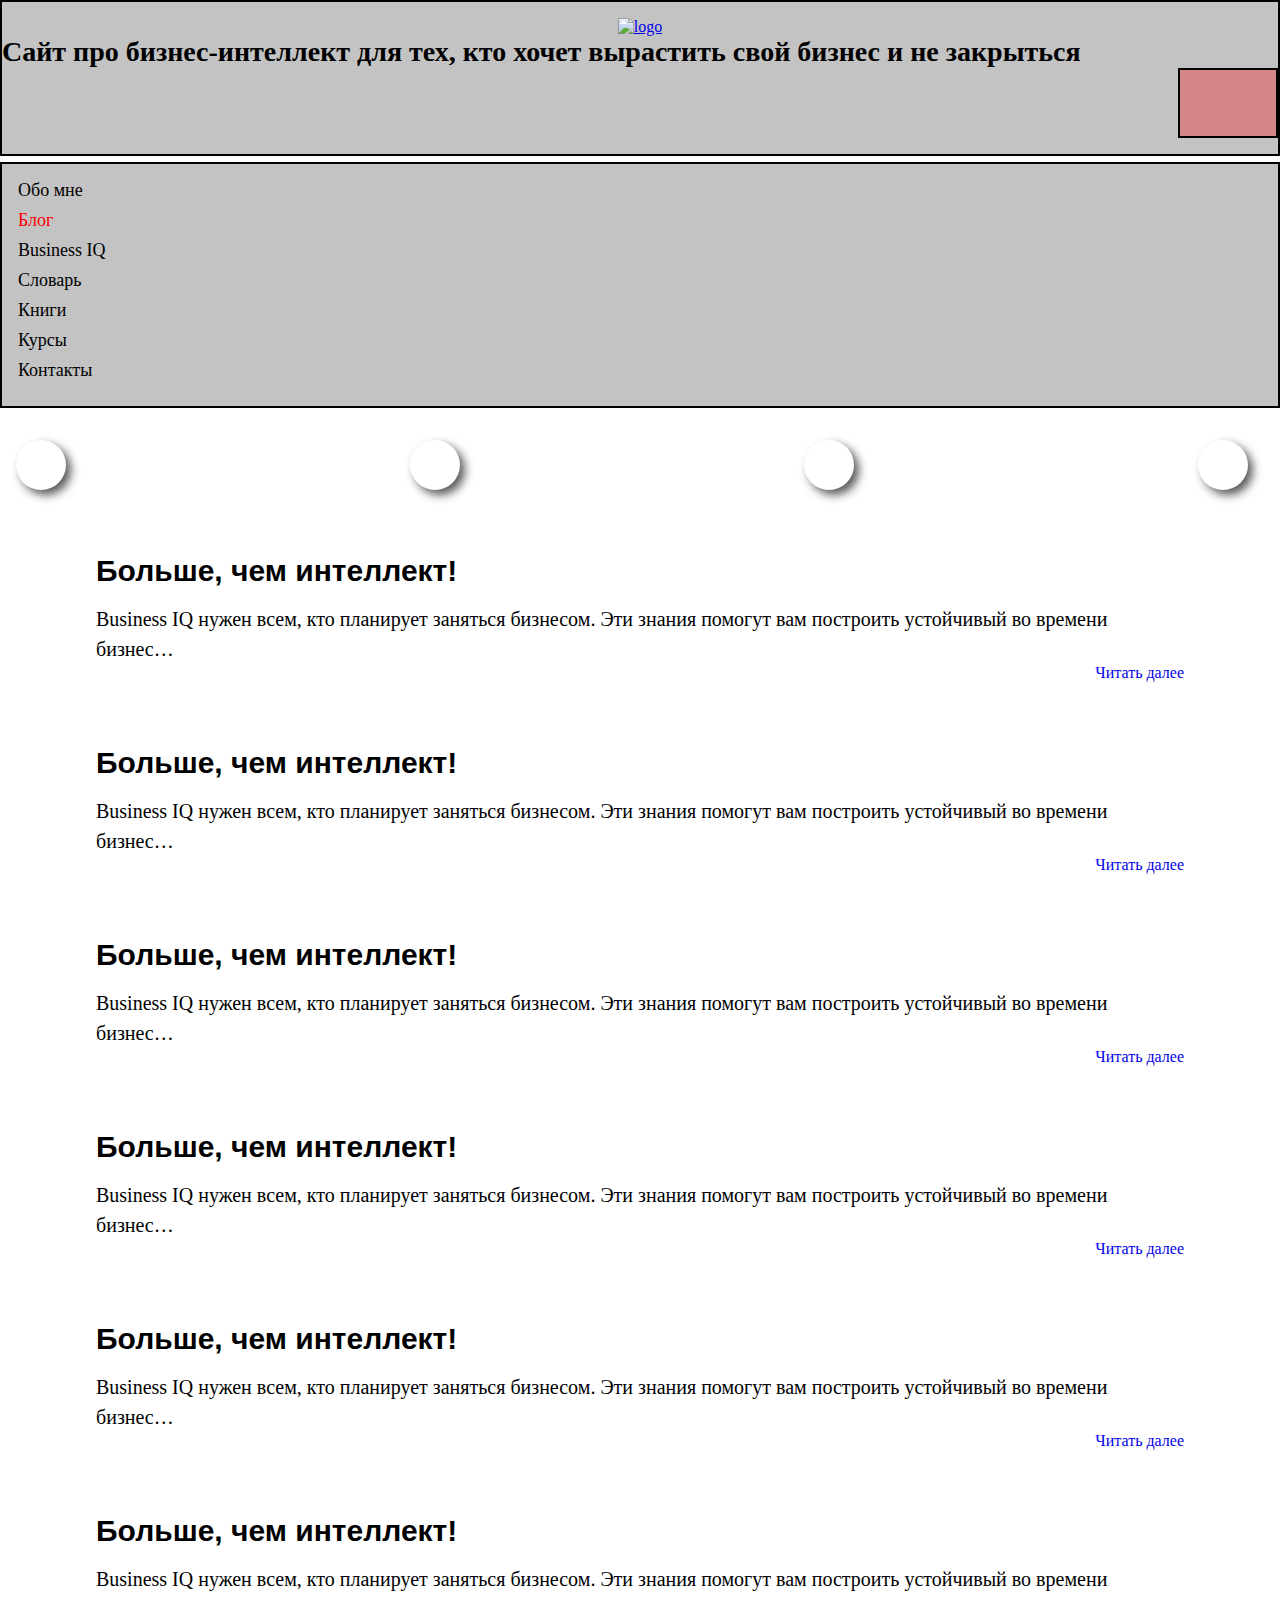
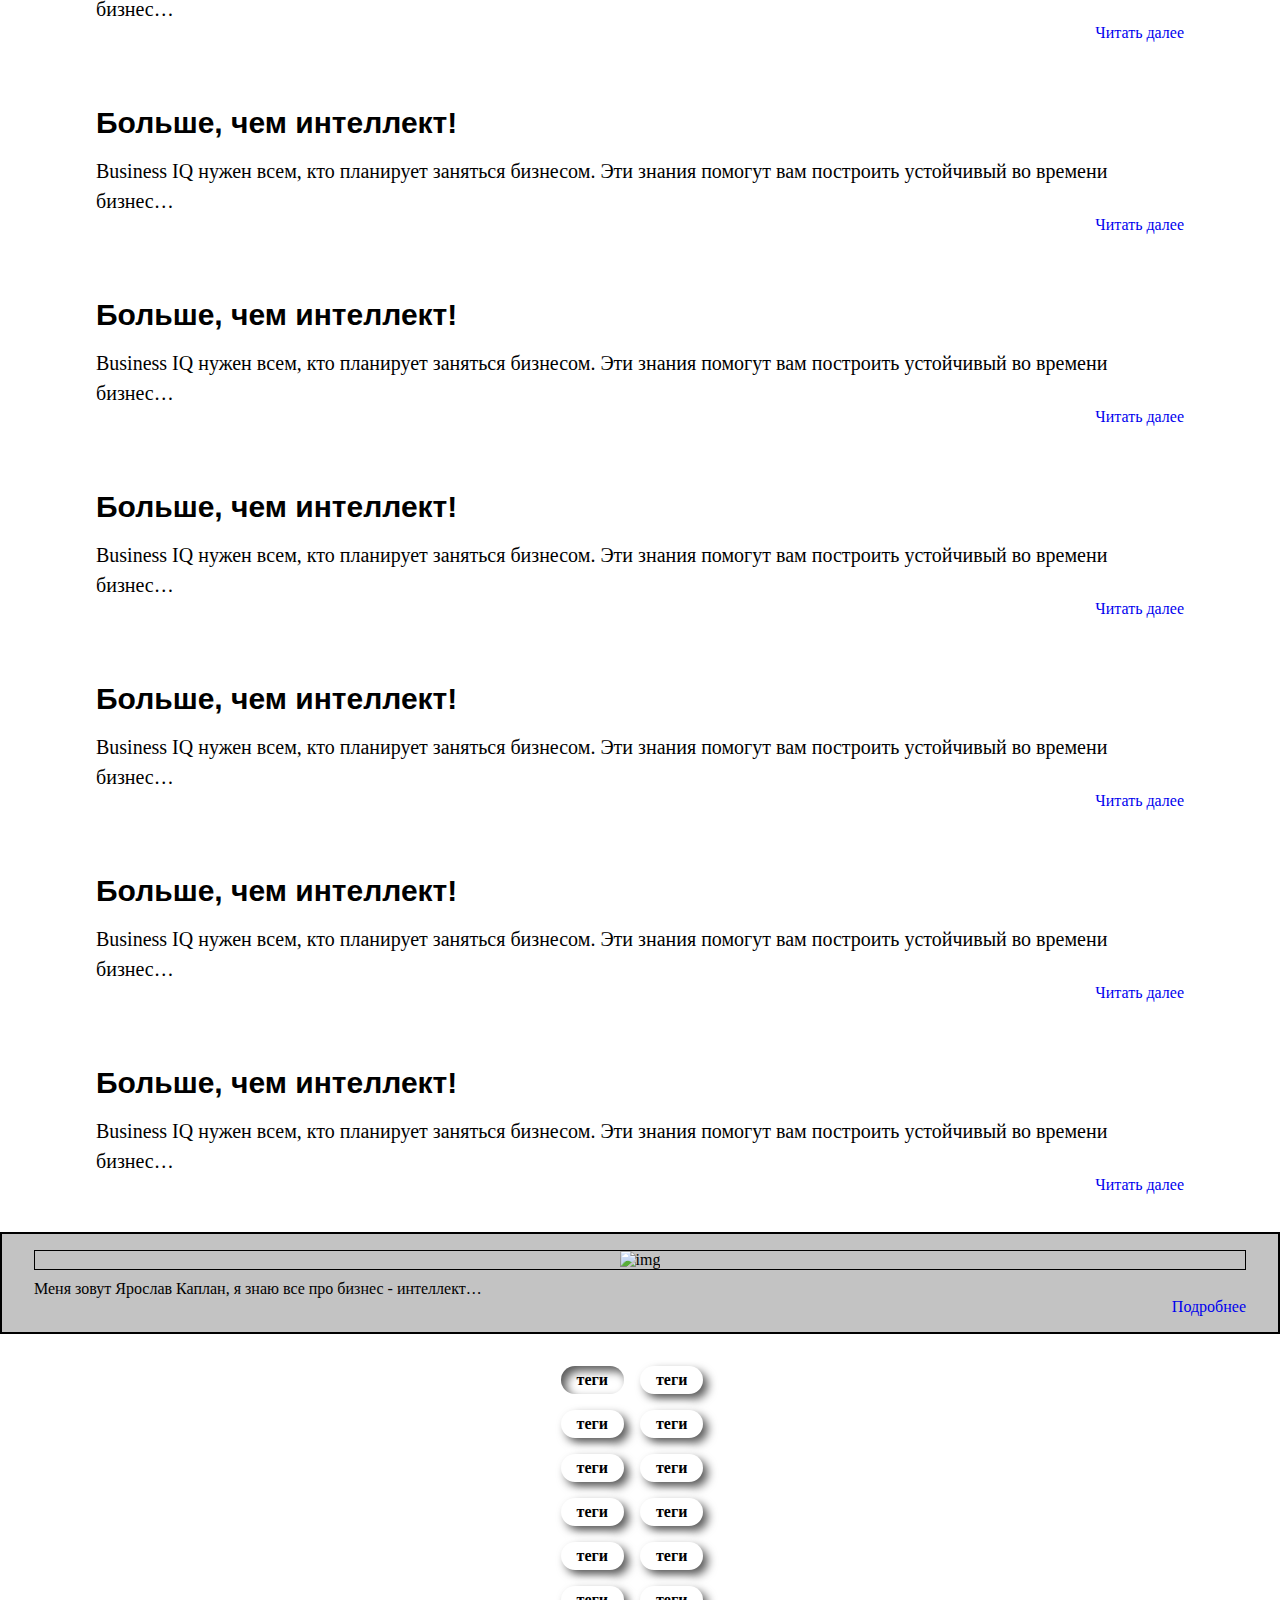
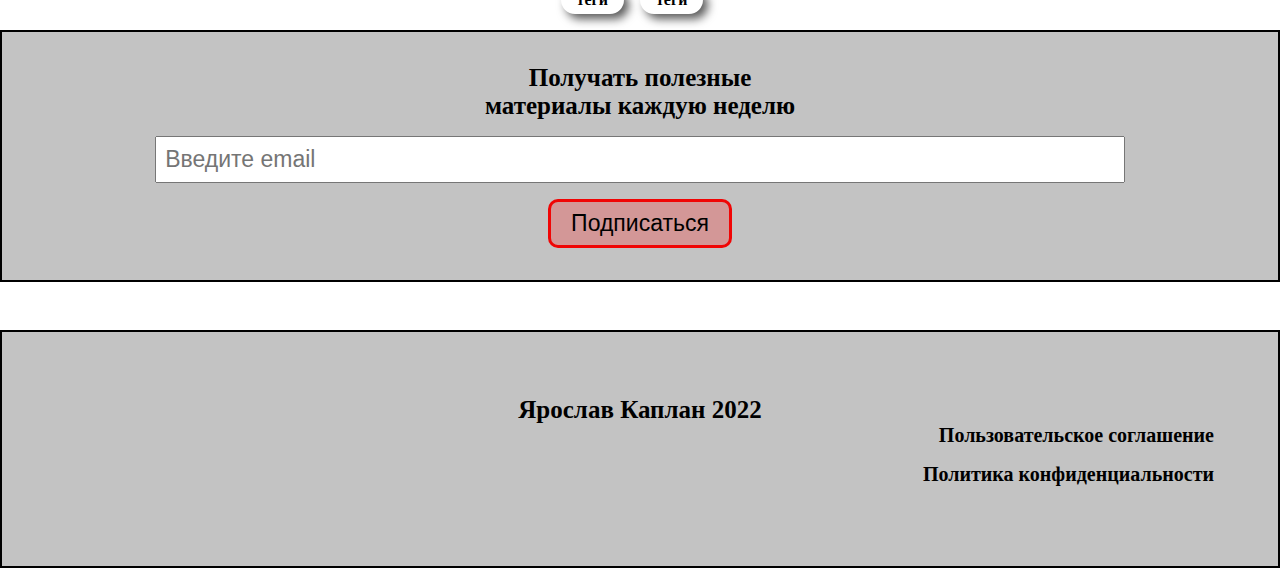
==== commit ceb7b47b: "d" ====
--- a/index.html
+++ b/index.html
@@ -4,6 +4,7 @@
     <meta charset="UTF-8" />
     <meta http-equiv="X-UA-Compatible" content="IE=edge" />
     <meta name="viewport" content="width=device-width, initial-scale=1.0" />
+    <link rel="stylesheet" href="https://cdnjs.cloudflare.com/ajax/libs/font-awesome/6.1.1/css/all.min.css" integrity="sha512-KfkfwYDsLkIlwQp6LFnl8zNdLGxu9YAA1QvwINks4PhcElQSvqcyVLLD9aMhXd13uQjoXtEKNosOWaZqXgel0g==" crossorigin="anonymous" referrerpolicy="no-referrer" />
     <link rel="stylesheet" href="css/flexboxgrid.css" />
     <link rel="stylesheet" href="css/style.css" />
     <title>Блог</title>
@@ -36,17 +37,31 @@
     <main class="main">
       <div class="container">
         <div class="row between-md">
-          <div class="col-md-3 col-xs-6">
+          <div class="col-md-3 col-xs-12">
             <div class="navbar">
               <ul class="navbar__list">
-                <li><a href="myself.html">Обо мне</a></li>
-                <li><a href="#">Блог</a></li>
+                <li><a href="pages/myself.html">Обо мне</a></li>
+                <li><a class="active" href="#">Блог</a></li>
                 <li><a href="#">Business IQ</a></li>
                 <li><a href="#">Словарь</a></li>
-                <li><a href="books.html">Книги </a></li>
-                <li><a href="courses.html">Курсы</a></li>
-                <li><a href="#">Контакты </a></li>
+                <li><a href="pages/books.html">Книги </a></li>
+                <li><a href="pages/courses.html">Курсы</a></li>
+                <li><a href="pages/contact.html">Контакты </a></li>
               </ul>
+              <div class="icon__content">
+                <div class="icon">
+                  <a href="#"><i class="fa-solid fa-envelope"></i></a>
+                </div>
+                <div class="icon">
+                  <a href="#"><i class="fa-brands fa-telegram"></i></a>
+                </div>
+                <div class="icon">
+                  <a href="#"><i class="fa-brands fa-facebook"></i></a>
+                </div>
+                <div class="icon">
+                  <a href="#"><i class="fa-brands fa-instagram"></i></a>
+                </div>
+              </div>
             </div>
           </div>
           <div class="col-md-6 col-xs-12">
@@ -197,7 +212,7 @@
               </div>
             </div>
           </div>
-          <div class="col-md-3 col-xs-6">
+          <div class="col-md-3 col-xs-12">
             <div class="myself-card">
               <div class="card">
                 <div class="card__img">
@@ -211,6 +226,32 @@
                 </div>
                 <div class="card__link">
                   <a href="myself.html">Подробнее</a>
+                </div>
+              </div>
+              <div class="tags">
+                <div class="tags__item">
+                  <span class="active">теги</span>
+                  <span>теги</span>
+                </div>
+                <div class="tags__item">
+                  <span>теги</span>
+                  <span>теги</span>
+                </div>
+                <div class="tags__item">
+                  <span>теги</span>
+                  <span>теги</span>
+                </div>
+                <div class="tags__item">
+                  <span>теги</span>
+                  <span>теги</span>
+                </div>
+                <div class="tags__item">
+                  <span>теги</span>
+                  <span>теги</span>
+                </div>
+                <div class="tags__item">
+                  <span>теги</span>
+                  <span>теги</span>
                 </div>
               </div>
             </div>
--- a/css/style.css
+++ b/css/style.css
@@ -49,29 +49,15 @@
   }
 }
 
-@media (max-width: 1024px) {
-  .main .col-md-6 ~ .col-md-3 {
-    -webkit-box-ordinal-group: 2;
-        -ms-flex-order: 1;
-            order: 1;
-  }
-  .main .col-md-6 {
-    -webkit-box-ordinal-group: 3;
-        -ms-flex-order: 2;
-            order: 2;
-  }
-}
-
 .main .navbar {
-  background-color: #c3c3c3;
   margin-top: 6px;
-  border: 2px solid #000;
-  height: 242px;
 }
 
 .main .navbar__list {
   list-style: none;
   padding: 1rem;
+  background-color: #c3c3c3;
+  border: 2px solid #000;
 }
 
 .main .navbar__list li {
@@ -85,6 +71,57 @@
   color: #000;
 }
 
+.main .navbar__list li a.active {
+  color: red;
+}
+
+.main .navbar .icon__content {
+  display: -webkit-box;
+  display: -ms-flexbox;
+  display: flex;
+  -webkit-box-align: center;
+      -ms-flex-align: center;
+          align-items: center;
+  -webkit-box-pack: justify;
+      -ms-flex-pack: justify;
+          justify-content: space-between;
+  margin: 2rem 1rem;
+}
+
+.main .navbar .icon__content .icon {
+  margin-right: 1rem;
+  border-radius: 50%;
+  background: #fff;
+  -webkit-box-shadow: 5px 5px 10px #5a5a5a,+ -5px -5px 10px #ffffff;
+          box-shadow: 5px 5px 10px #5a5a5a,+ -5px -5px 10px #ffffff;
+  -webkit-transition: all .3s ease-in-out;
+  transition: all .3s ease-in-out;
+}
+
+.main .navbar .icon__content .icon:hover {
+  background-color: #000;
+}
+
+.main .navbar .icon__content .icon:hover i {
+  color: #fff;
+}
+
+.main .navbar .icon__content .icon i {
+  -webkit-transition: all .3s ease-in-out;
+  transition: all .3s ease-in-out;
+}
+
+.main .navbar .icon__content .icon a {
+  display: block;
+  width: 50px;
+  height: 50px;
+  text-align: center;
+  line-height: 52px;
+  color: #000;
+}
+
 .main .blogs__item {
   padding: 2rem 6rem;
 }
@@ -129,6 +166,12 @@
   display: block;
   text-align: right;
   text-decoration: none;
+}
+
+@media (max-width: 768px) {
+  .main .myself-card {
+    margin-bottom: 2rem;
+  }
 }
 
 .main .myself-card .card {
@@ -162,6 +205,54 @@
 
 .main .myself-card .card__link a {
   text-decoration: none;
+}
+
+.main .myself-card .tags {
+  margin-top: 2rem;
+}
+
+.main .myself-card .tags__item {
+  display: -webkit-box;
+  display: -ms-flexbox;
+  display: flex;
+  -webkit-box-align: center;
+      -ms-flex-align: center;
+          align-items: center;
+  -webkit-box-pack: center;
+      -ms-flex-pack: center;
+          justify-content: center;
+  -webkit-box-orient: horizontal;
+  -webkit-box-direction: normal;
+      -ms-flex-flow: row wrap;
+          flex-flow: row wrap;
+  margin: 1rem;
+}
+
+.main .myself-card .tags__item span {
+  display: block;
+  margin-right: 1rem;
+  -webkit-box-shadow: 5px 5px 10px #5a5a5a,+ -5px -5px 10px #ffffff;
+          box-shadow: 5px 5px 10px #5a5a5a,+ -5px -5px 10px #ffffff;
+  padding: 5px 1rem;
+  border-radius: 30px;
+  font-weight: 600;
+  -webkit-transition: all .3s ease-in-out;
+  transition: all .3s ease-in-out;
+}
+
+.main .myself-card .tags__item span:hover {
+  background-color: #000;
+  color: #fff;
+  cursor: pointer;
+}
+
+.main .myself-card .tags__item span.active {
+  -webkit-box-shadow: inset 5px 5px 10px #5a5a5a,+ -5px -5px 10px #ffffff;
+          box-shadow: inset 5px 5px 10px #5a5a5a,+ -5px -5px 10px #ffffff;
 }
 
 .blogs__item {
@@ -502,4 +593,69 @@
     width: 95% !important;
   }
 }
+
+.aboutme {
+  margin-top: 7px;
+}
+
+.aboutme__title {
+  margin-bottom: 1rem;
+}
+
+.aboutme__title h2 {
+  font-family: sans-serif;
+}
+
+.aboutme .df {
+  display: -webkit-box;
+  display: -ms-flexbox;
+  display: flex;
+  -webkit-box-align: center;
+      -ms-flex-align: center;
+          align-items: center;
+  -webkit-box-pack: justify;
+      -ms-flex-pack: justify;
+          justify-content: space-between;
+}
+
+@media (max-width: 480px) {
+  .aboutme__title {
+    padding-left: 1rem;
+  }
+  .aboutme .df {
+    -webkit-box-orient: vertical !important;
+    -webkit-box-direction: normal !important;
+        -ms-flex-flow: column nowrap !important;
+            flex-flow: column nowrap !important;
+  }
+  .aboutme__img {
+    -webkit-box-ordinal-group: 0;
+        -ms-flex-order: -1;
+            order: -1;
+  }
+  .aboutme__description {
+    padding: 1rem !important;
+  }
+  .aboutme .mt {
+    margin-top: 0 !important;
+    padding: 0 1rem !important;
+  }
+}
+
+.aboutme__description {
+  padding-right: 2rem;
+}
+
+.aboutme__description p {
+  margin-bottom: 1rem;
+}
+
+.aboutme__img {
+  -ms-flex-preferred-size: 30%;
+      flex-basis: 30%;
+}
+
+.aboutme .mt {
+  margin-top: 1rem;
+}
 /*# sourceMappingURL=style.css.map */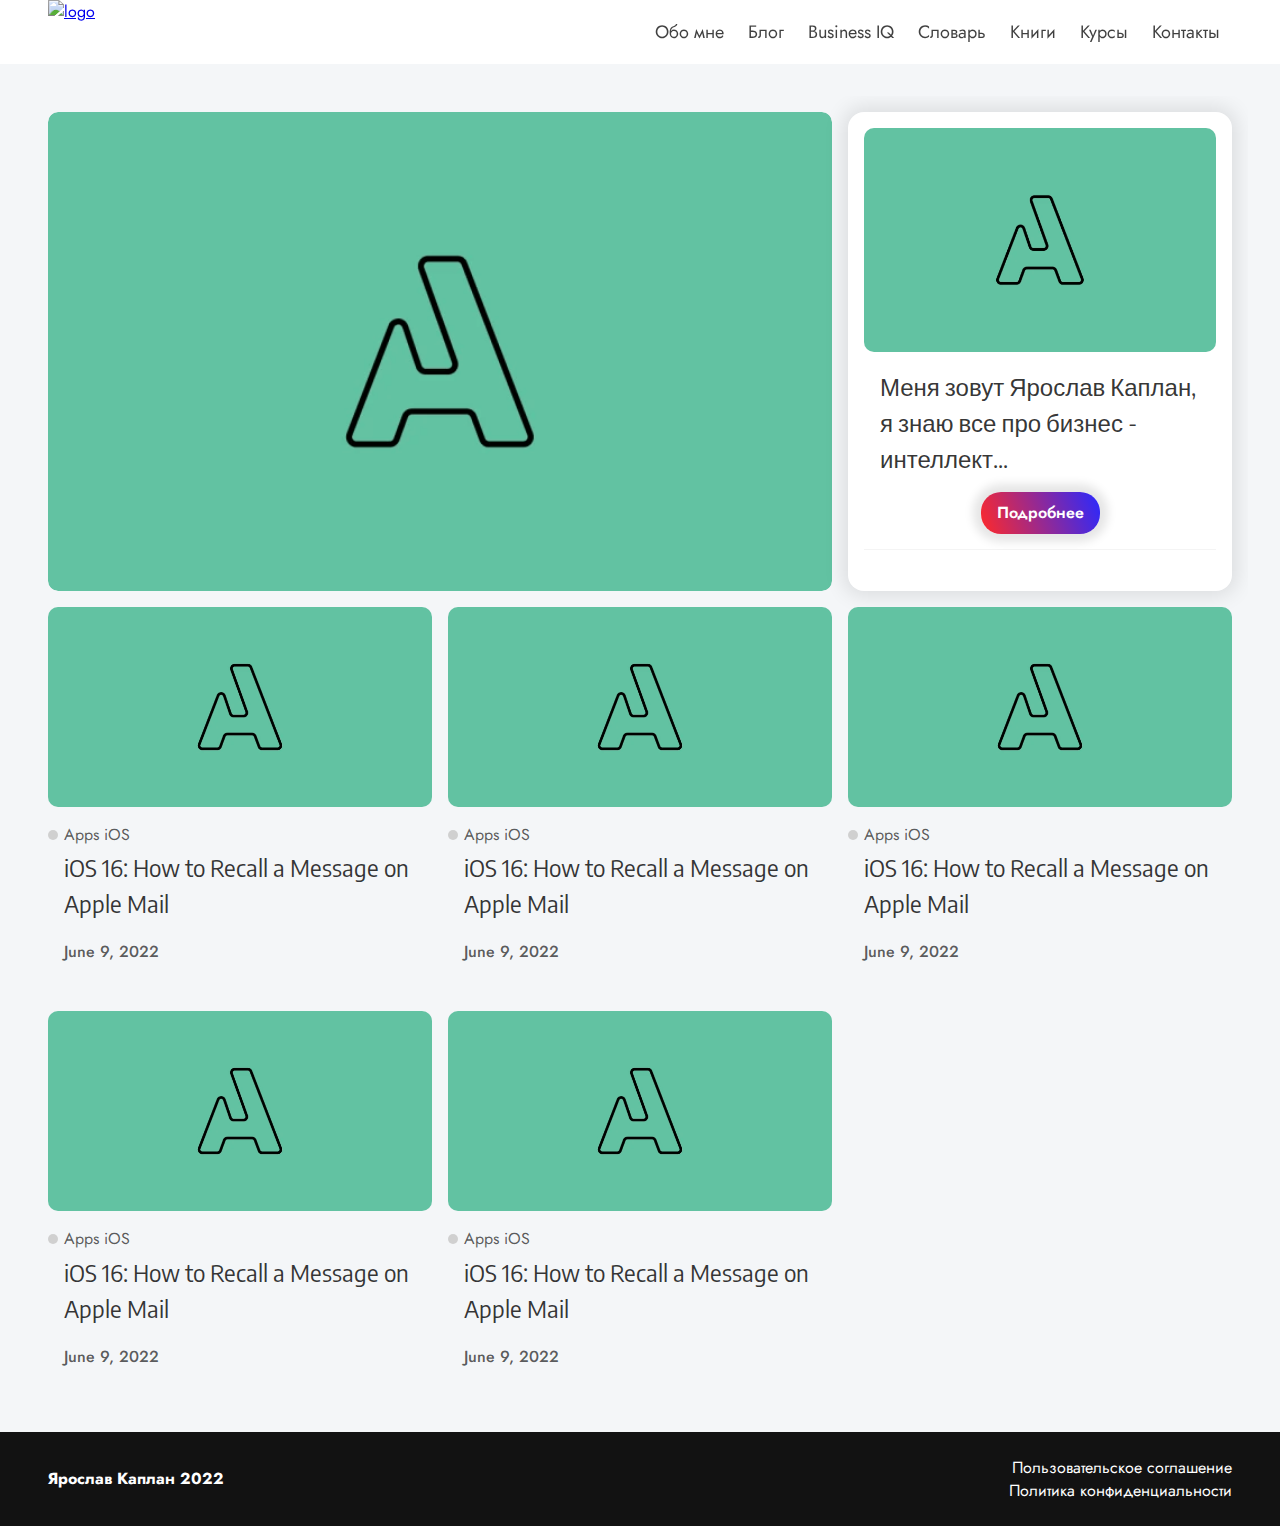
==== commit d4612cd0: "d" ====
--- a/index.html
+++ b/index.html
@@ -4,6 +4,18 @@
     <meta charset="UTF-8" />
     <meta http-equiv="X-UA-Compatible" content="IE=edge" />
     <meta name="viewport" content="width=device-width, initial-scale=1.0" />
+    <link rel="preconnect" href="https://fonts.googleapis.com" />
+    <link rel="preconnect" href="https://fonts.gstatic.com" crossorigin />
+    <link
+      href="https://fonts.googleapis.com/css2?family=Jost:ital,wght@0,100;0,200;0,300;0,400;0,500;0,600;0,700;0,800;0,900;1,100;1,200;1,300;1,400;1,500;1,600;1,700;1,800;1,900&display=swap"
+      rel="stylesheet"
+    />
+    <link rel="preconnect" href="https://fonts.googleapis.com" />
+    <link rel="preconnect" href="https://fonts.gstatic.com" crossorigin />
+    <link
+      href="https://fonts.googleapis.com/css2?family=Encode+Sans+Semi+Condensed:wght@100;200;300;400;500;600;700;800;900&display=swap"
+      rel="stylesheet"
+    />
     <link rel="stylesheet" href="https://cdnjs.cloudflare.com/ajax/libs/font-awesome/6.1.1/css/all.min.css" integrity="sha512-KfkfwYDsLkIlwQp6LFnl8zNdLGxu9YAA1QvwINks4PhcElQSvqcyVLLD9aMhXd13uQjoXtEKNosOWaZqXgel0g==" crossorigin="anonymous" referrerpolicy="no-referrer" />
     <link rel="stylesheet" href="css/flexboxgrid.css" />
     <link rel="stylesheet" href="css/style.css" />
@@ -12,288 +24,190 @@
   <body>
     <header class="header">
       <div class="container">
-        <div class="row middle-md between-md">
-          <div class="col-md-3 col-sm-3 col-xs-3">
-            <div class="logo__content">
-             <a href="#">
-               <img src="imgs/Screenshot_1.png" alt="logo">
-             </a>
-            </div>
-          </div>
-          <div class="col-md-6 col-sm-6 col-xs-6">
-            <div class="title">
-              <h2 class="title__text">
-                Cайт про бизнес-интеллект для тех, кто хочет вырастить свой
-                бизнес и не закрыться
-              </h2>
-            </div>
-          </div>
-          <div class="col-md-3 col-sm-3 col-xs-3">
-            <div class="box"></div>
+        <div class="row between-md">
+          <div class="col-md-3 col-xs-4">
+            <div class="logo">
+              <a href="#"><img src="imgs/Screenshot_1.png" alt="logo" /></a>
+            </div>
+          </div>
+          <div class="col-md-9 col-xs-2">
+            <div class="navbar">
+              <div class="bars-icon">
+                <span></span>
+                <span></span>
+                <span></span>
+              </div>
+              <ul>
+                <li>
+                  <a href="#">Обо мне</a>
+                </li>
+                <li>
+                  <a href="#">Блог</a>
+                </li>
+                <li>
+                  <a href="#">Business IQ</a>
+                </li>
+                <li>
+                  <a href="#">Словарь</a>
+                </li>
+                <li>
+                  <a href="#">Книги</a>
+                </li>
+                <li>
+                  <a href="#">Курсы</a>
+                </li>
+                <li>
+                  <a href="#">Контакты</a>
+                </li>
+              </ul>
+            </div>
           </div>
         </div>
       </div>
     </header>
     <main class="main">
       <div class="container">
-        <div class="row between-md">
-          <div class="col-md-3 col-xs-12">
-            <div class="navbar">
-              <ul class="navbar__list">
-                <li><a href="pages/myself.html">Обо мне</a></li>
-                <li><a class="active" href="#">Блог</a></li>
-                <li><a href="#">Business IQ</a></li>
-                <li><a href="#">Словарь</a></li>
-                <li><a href="pages/books.html">Книги </a></li>
-                <li><a href="pages/courses.html">Курсы</a></li>
-                <li><a href="pages/contact.html">Контакты </a></li>
-              </ul>
-              <div class="icon__content">
-                <div class="icon">
-                  <a href="#"><i class="fa-solid fa-envelope"></i></a>
-                </div>
-                <div class="icon">
-                  <a href="#"><i class="fa-brands fa-telegram"></i></a>
-                </div>
-                <div class="icon">
-                  <a href="#"><i class="fa-brands fa-facebook"></i></a>
-                </div>
-                <div class="icon">
-                  <a href="#"><i class="fa-brands fa-instagram"></i></a>
-                </div>
-              </div>
-            </div>
-          </div>
-          <div class="col-md-6 col-xs-12">
-            <div class="blogs">
-              <div class="blogs__item">
-                <div class="blogs__item__title">
-                  <h3>Больше, чем интеллект!</h3>
-                </div>
-                <div class="blogs__item__description">
-                  <p>
-                    Business IQ нужен всем, кто планирует заняться бизнесом. Эти
-                    знания помогут вам построить устойчивый во времени бизнес…
-                  </p>
-                  <a href="detail.html">Читать далее </a>
-                </div>
-              </div>
-              <div class="blogs__item">
-                <div class="blogs__item__title">
-                  <h3>Больше, чем интеллект!</h3>
-                </div>
-                <div class="blogs__item__description">
-                  <p>
-                    Business IQ нужен всем, кто планирует заняться бизнесом. Эти
-                    знания помогут вам построить устойчивый во времени бизнес…
-                  </p>
-                  <a href="detail.html">Читать далее </a>
-                </div>
-              </div>
-              <div class="blogs__item">
-                <div class="blogs__item__title">
-                  <h3>Больше, чем интеллект!</h3>
-                </div>
-                <div class="blogs__item__description">
-                  <p>
-                    Business IQ нужен всем, кто планирует заняться бизнесом. Эти
-                    знания помогут вам построить устойчивый во времени бизнес…
-                  </p>
-                  <a href="detail.html">Читать далее </a>
-                </div>
-              </div>
-              <div class="blogs__item">
-                <div class="blogs__item__title">
-                  <h3>Больше, чем интеллект!</h3>
-                </div>
-                <div class="blogs__item__description">
-                  <p>
-                    Business IQ нужен всем, кто планирует заняться бизнесом. Эти
-                    знания помогут вам построить устойчивый во времени бизнес…
-                  </p>
-                  <a href="detail.html">Читать далее </a>
-                </div>
-              </div>
-              <div class="blogs__item">
-                <div class="blogs__item__title">
-                  <h3>Больше, чем интеллект!</h3>
-                </div>
-                <div class="blogs__item__description">
-                  <p>
-                    Business IQ нужен всем, кто планирует заняться бизнесом. Эти
-                    знания помогут вам построить устойчивый во времени бизнес…
-                  </p>
-                  <a href="detail.html">Читать далее </a>
-                </div>
-              </div>
-              <div class="blogs__item">
-                <div class="blogs__item__title">
-                  <h3>Больше, чем интеллект!</h3>
-                </div>
-                <div class="blogs__item__description">
-                  <p>
-                    Business IQ нужен всем, кто планирует заняться бизнесом. Эти
-                    знания помогут вам построить устойчивый во времени бизнес…
-                  </p>
-                  <a href="detail.html">Читать далее </a>
-                </div>
-              </div>
-              <div class="blogs__item">
-                <div class="blogs__item__title">
-                  <h3>Больше, чем интеллект!</h3>
-                </div>
-                <div class="blogs__item__description">
-                  <p>
-                    Business IQ нужен всем, кто планирует заняться бизнесом. Эти
-                    знания помогут вам построить устойчивый во времени бизнес…
-                  </p>
-                  <a href="detail.html">Читать далее </a>
-                </div>
-              </div>
-              <div class="blogs__item">
-                <div class="blogs__item__title">
-                  <h3>Больше, чем интеллект!</h3>
-                </div>
-                <div class="blogs__item__description">
-                  <p>
-                    Business IQ нужен всем, кто планирует заняться бизнесом. Эти
-                    знания помогут вам построить устойчивый во времени бизнес…
-                  </p>
-                  <a href="detail.html">Читать далее </a>
-                </div>
-              </div>
-              <div class="blogs__item">
-                <div class="blogs__item__title">
-                  <h3>Больше, чем интеллект!</h3>
-                </div>
-                <div class="blogs__item__description">
-                  <p>
-                    Business IQ нужен всем, кто планирует заняться бизнесом. Эти
-                    знания помогут вам построить устойчивый во времени бизнес…
-                  </p>
-                  <a href="detail.html">Читать далее </a>
-                </div>
-              </div>
-              <div class="blogs__item">
-                <div class="blogs__item__title">
-                  <h3>Больше, чем интеллект!</h3>
-                </div>
-                <div class="blogs__item__description">
-                  <p>
-                    Business IQ нужен всем, кто планирует заняться бизнесом. Эти
-                    знания помогут вам построить устойчивый во времени бизнес…
-                  </p>
-                  <a href="detail.html">Читать далее </a>
-                </div>
-              </div>
-              <div class="blogs__item">
-                <div class="blogs__item__title">
-                  <h3>Больше, чем интеллект!</h3>
-                </div>
-                <div class="blogs__item__description">
-                  <p>
-                    Business IQ нужен всем, кто планирует заняться бизнесом. Эти
-                    знания помогут вам построить устойчивый во времени бизнес…
-                  </p>
-                  <a href="detail.html">Читать далее </a>
-                </div>
-              </div>
-              <div class="blogs__item">
-                <div class="blogs__item__title">
-                  <h3>Больше, чем интеллект!</h3>
-                </div>
-                <div class="blogs__item__description">
-                  <p>
-                    Business IQ нужен всем, кто планирует заняться бизнесом. Эти
-                    знания помогут вам построить устойчивый во времени бизнес…
-                  </p>
-                  <a href="detail.html">Читать далее </a>
-                </div>
-              </div>
-            </div>
-          </div>
-          <div class="col-md-3 col-xs-12">
-            <div class="myself-card">
-              <div class="card">
-                <div class="card__img">
-                  <img src="imgs/avatar.jpg" alt="img" />
-                </div>
-                <div class="card__description">
-                  <p>
-                    Меня зовут Ярослав Каплан, я знаю все про бизнес -
-                    интеллект…
-                  </p>
-                </div>
-                <div class="card__link">
-                  <a href="myself.html">Подробнее</a>
-                </div>
-              </div>
-              <div class="tags">
-                <div class="tags__item">
-                  <span class="active">теги</span>
-                  <span>теги</span>
-                </div>
-                <div class="tags__item">
-                  <span>теги</span>
-                  <span>теги</span>
-                </div>
-                <div class="tags__item">
-                  <span>теги</span>
-                  <span>теги</span>
-                </div>
-                <div class="tags__item">
-                  <span>теги</span>
-                  <span>теги</span>
-                </div>
-                <div class="tags__item">
-                  <span>теги</span>
-                  <span>теги</span>
-                </div>
-                <div class="tags__item">
-                  <span>теги</span>
-                  <span>теги</span>
-                </div>
-              </div>
+        <div class="row">
+          <div class="col-md-8 col-sm-7 col-xs-12">
+            <div class="full-img">
+              <img src="imgs/1.webp" alt="img" />
+            </div>
+          </div>
+          <div class="col-md-4 col-sm-5 col-xs-12">
+            <div class="aboutme-card">
+              <div class="card-img">
+                <img src="imgs/1.webp" alt="img" />
+              </div>
+              <div class="card-title">
+                <p>Меня зовут Ярослав Каплан, я знаю все про бизнес -
+                    интеллект…</p>
+                <a href="#">Подробнее</a>
+              </div>
+              <div class="card-icons">
+                <a href="#"><i class="fa-brands fa-facebook"></i></a>
+                <a href="#"><i class="fa-brands fa-instagram"></i></a>
+                <a href="#"><i class="fa-brands fa-twitter"></i></a>
+              </div>
+            </div>
+          </div>
+        </div>
+        <div class="row">
+          <div class="col-md-4 col-sm-6 col-xs-12">
+            <div class="post">
+              <a href="#">
+                <div class="post-img">
+                  <img src="imgs/1.webp" alt="img" />
+                </div>
+                <div class="tags">
+                  <span>Apps</span>
+                  <span>iOS</span>
+                </div>
+                <div class="post-title">
+                  <a href="#">iOS 16: How to Recall a Message on Apple Mail</a>
+                </div>
+                <div class="date">
+                  <span>June 9, 2022</span>
+                </div>
+              </a>
+            </div>
+          </div>
+          <div class="col-md-4 col-sm-6 col-xs-12">
+            <div class="post">
+              <a href="#">
+                <div class="post-img">
+                  <img src="imgs/1.webp" alt="img" />
+                </div>
+                <div class="tags">
+                  <span>Apps</span>
+                  <span>iOS</span>
+                </div>
+                <div class="post-title">
+                  <a href="#">iOS 16: How to Recall a Message on Apple Mail</a>
+                </div>
+                <div class="date">
+                  <span>June 9, 2022</span>
+                </div>
+              </a>
+            </div>
+          </div>
+          <div class="col-md-4 col-sm-6 col-xs-12">
+            <div class="post">
+              <a href="#">
+                <div class="post-img">
+                  <img src="imgs/1.webp" alt="img" />
+                </div>
+                <div class="tags">
+                  <span>Apps</span>
+                  <span>iOS</span>
+                </div>
+                <div class="post-title">
+                  <a href="#">iOS 16: How to Recall a Message on Apple Mail</a>
+                </div>
+                <div class="date">
+                  <span>June 9, 2022</span>
+                </div>
+              </a>
+            </div>
+          </div>
+          <div class="col-md-4 col-sm-6 col-xs-12">
+            <div class="post">
+              <a href="#">
+                <div class="post-img">
+                  <img src="imgs/1.webp" alt="img" />
+                </div>
+                <div class="tags">
+                  <span>Apps</span>
+                  <span>iOS</span>
+                </div>
+                <div class="post-title">
+                  <a href="#">iOS 16: How to Recall a Message on Apple Mail</a>
+                </div>
+                <div class="date">
+                  <span>June 9, 2022</span>
+                </div>
+              </a>
+            </div>
+          </div>
+          <div class="col-md-4 col-sm-6 col-xs-12">
+            <div class="post">
+              <a href="#">
+                <div class="post-img">
+                  <img src="imgs/1.webp" alt="img" />
+                </div>
+                <div class="tags">
+                  <span>Apps</span>
+                  <span>iOS</span>
+                </div>
+                <div class="post-title">
+                  <a href="#">iOS 16: How to Recall a Message on Apple Mail</a>
+                </div>
+                <div class="date">
+                  <span>June 9, 2022</span>
+                </div>
+              </a>
             </div>
           </div>
         </div>
       </div>
     </main>
-
-    <!-- mail form started -->
-    <div class="container">
-      <div class="row center-md">
-        <div class="col-md-6 col-xs-12">
-          <div class="mail">
-            <form class="mail__form">
-              <h3>
-                Получать полезные <br />
-                материалы каждую неделю
-              </h3>
-              <input type="email" placeholder="Введите email" />
-              <button type="submit">Подписаться</button>
-            </form>
-          </div>
-        </div>
-      </div>
-      <!-- mail form finished -->
-    </div>
     <footer class="footer">
       <div class="container">
-        <div class="row between-md">
-          <div class="col-md-3 col-xs-12">
-            <div class="footer__title">
-              <h3>Ярослав Каплан 2022</h3>
-            </div>
-          </div>
-          <div class="col-md-4 col-xs-12">
-            <div class="footer__description">
-              <p>Пользовательское соглашение</p>
-              <p>Политика конфиденциальности</p>
+        <div class="row middle-md center-xs">
+          <div class="col-md-6 col-sm-6">
+            <div class="author">
+              <h4>Ярослав Каплан 2022</h4>
+            </div>
+          </div>
+          <div class="col-md-6 col-sm-6">
+            <div class="footer-links">
+              <a href="#">Пользовательское соглашение</a><br />
+              <a href="#">Политика конфиденциальности</a>
             </div>
           </div>
         </div>
       </div>
     </footer>
+
+    <script src="js/script.js"></script>
   </body>
 </html>
--- a/css/flexboxgrid.css
+++ b/css/flexboxgrid.css
@@ -0,0 +1,961 @@
+.container-fluid,
+.container {
+  margin-right: auto;
+  margin-left: auto;
+  overflow-x: hidden;
+}
+
+.container {
+  width: 100%;
+  padding: 0 1rem;
+}
+
+.row {
+  box-sizing: border-box;
+  display: -webkit-box;
+  display: -ms-flexbox;
+  display: flex;
+  -webkit-box-flex: 0;
+  -ms-flex: 0 1 auto;
+  flex: 0 1 auto;
+  -webkit-box-orient: horizontal;
+  -webkit-box-direction: normal;
+  -ms-flex-direction: row;
+  flex-direction: row;
+  -ms-flex-wrap: wrap;
+  flex-wrap: wrap;
+  margin-right: -0.5rem;
+  margin-left: -0.5rem;
+}
+
+.row.reverse {
+  -webkit-box-orient: horizontal;
+  -webkit-box-direction: reverse;
+  -ms-flex-direction: row-reverse;
+  flex-direction: row-reverse;
+}
+
+.col.reverse {
+  -webkit-box-orient: vertical;
+  -webkit-box-direction: reverse;
+  -ms-flex-direction: column-reverse;
+  flex-direction: column-reverse;
+}
+
+.col-xs,
+.col-xs-1,
+.col-xs-2,
+.col-xs-3,
+.col-xs-4,
+.col-xs-5,
+.col-xs-6,
+.col-xs-7,
+.col-xs-8,
+.col-xs-9,
+.col-xs-10,
+.col-xs-11,
+.col-xs-12,
+.col-xs-offset-0,
+.col-xs-offset-1,
+.col-xs-offset-2,
+.col-xs-offset-3,
+.col-xs-offset-4,
+.col-xs-offset-5,
+.col-xs-offset-6,
+.col-xs-offset-7,
+.col-xs-offset-8,
+.col-xs-offset-9,
+.col-xs-offset-10,
+.col-xs-offset-11,
+.col-xs-offset-12 {
+  box-sizing: border-box;
+  -webkit-box-flex: 0;
+  -ms-flex: 0 0 auto;
+  flex: 0 0 auto;
+  padding-right: 0.5rem;
+  padding-left: 0.5rem;
+}
+
+.col-xs {
+  -webkit-box-flex: 1;
+  -ms-flex-positive: 1;
+  flex-grow: 1;
+  -ms-flex-preferred-size: 0;
+  flex-basis: 0;
+  max-width: 100%;
+}
+
+.col-xs-1 {
+  -ms-flex-preferred-size: 8.33333333%;
+  flex-basis: 8.33333333%;
+  max-width: 8.33333333%;
+}
+
+.col-xs-2 {
+  -ms-flex-preferred-size: 16.66666667%;
+  flex-basis: 16.66666667%;
+  max-width: 16.66666667%;
+}
+
+.col-xs-3 {
+  -ms-flex-preferred-size: 25%;
+  flex-basis: 25%;
+  max-width: 25%;
+}
+
+.col-xs-4 {
+  -ms-flex-preferred-size: 33.33333333%;
+  flex-basis: 33.33333333%;
+  max-width: 33.33333333%;
+}
+
+.col-xs-5 {
+  -ms-flex-preferred-size: 41.66666667%;
+  flex-basis: 41.66666667%;
+  max-width: 41.66666667%;
+}
+
+.col-xs-6 {
+  -ms-flex-preferred-size: 50%;
+  flex-basis: 50%;
+  max-width: 50%;
+}
+
+.col-xs-7 {
+  -ms-flex-preferred-size: 58.33333333%;
+  flex-basis: 58.33333333%;
+  max-width: 58.33333333%;
+}
+
+.col-xs-8 {
+  -ms-flex-preferred-size: 66.66666667%;
+  flex-basis: 66.66666667%;
+  max-width: 66.66666667%;
+}
+
+.col-xs-9 {
+  -ms-flex-preferred-size: 75%;
+  flex-basis: 75%;
+  max-width: 75%;
+}
+
+.col-xs-10 {
+  -ms-flex-preferred-size: 83.33333333%;
+  flex-basis: 83.33333333%;
+  max-width: 83.33333333%;
+}
+
+.col-xs-11 {
+  -ms-flex-preferred-size: 91.66666667%;
+  flex-basis: 91.66666667%;
+  max-width: 91.66666667%;
+}
+
+.col-xs-12 {
+  -ms-flex-preferred-size: 100%;
+  flex-basis: 100%;
+  max-width: 100%;
+}
+
+.col-xs-offset-0 {
+  margin-left: 0;
+}
+
+.col-xs-offset-1 {
+  margin-left: 8.33333333%;
+}
+
+.col-xs-offset-2 {
+  margin-left: 16.66666667%;
+}
+
+.col-xs-offset-3 {
+  margin-left: 25%;
+}
+
+.col-xs-offset-4 {
+  margin-left: 33.33333333%;
+}
+
+.col-xs-offset-5 {
+  margin-left: 41.66666667%;
+}
+
+.col-xs-offset-6 {
+  margin-left: 50%;
+}
+
+.col-xs-offset-7 {
+  margin-left: 58.33333333%;
+}
+
+.col-xs-offset-8 {
+  margin-left: 66.66666667%;
+}
+
+.col-xs-offset-9 {
+  margin-left: 75%;
+}
+
+.col-xs-offset-10 {
+  margin-left: 83.33333333%;
+}
+
+.col-xs-offset-11 {
+  margin-left: 91.66666667%;
+}
+
+.start-xs {
+  -webkit-box-pack: start;
+  -ms-flex-pack: start;
+  justify-content: flex-start;
+  text-align: start;
+}
+
+.center-xs {
+  -webkit-box-pack: center;
+  -ms-flex-pack: center;
+  justify-content: center;
+  text-align: center;
+}
+
+.end-xs {
+  -webkit-box-pack: end;
+  -ms-flex-pack: end;
+  justify-content: flex-end;
+  text-align: end;
+}
+
+.top-xs {
+  -webkit-box-align: start;
+  -ms-flex-align: start;
+  align-items: flex-start;
+}
+
+.middle-xs {
+  -webkit-box-align: center;
+  -ms-flex-align: center;
+  align-items: center;
+}
+
+.bottom-xs {
+  -webkit-box-align: end;
+  -ms-flex-align: end;
+  align-items: flex-end;
+}
+
+.around-xs {
+  -ms-flex-pack: distribute;
+  justify-content: space-around;
+}
+
+.between-xs {
+  -webkit-box-pack: justify;
+  -ms-flex-pack: justify;
+  justify-content: space-between;
+}
+
+.first-xs {
+  -webkit-box-ordinal-group: 0;
+  -ms-flex-order: -1;
+  order: -1;
+}
+
+.last-xs {
+  -webkit-box-ordinal-group: 2;
+  -ms-flex-order: 1;
+  order: 1;
+}
+
+@media only screen and (min-width: 48em) {
+  .container {
+    width: 49rem;
+  }
+
+  .col-sm,
+  .col-sm-1,
+  .col-sm-2,
+  .col-sm-3,
+  .col-sm-4,
+  .col-sm-5,
+  .col-sm-6,
+  .col-sm-7,
+  .col-sm-8,
+  .col-sm-9,
+  .col-sm-10,
+  .col-sm-11,
+  .col-sm-12,
+  .col-sm-offset-0,
+  .col-sm-offset-1,
+  .col-sm-offset-2,
+  .col-sm-offset-3,
+  .col-sm-offset-4,
+  .col-sm-offset-5,
+  .col-sm-offset-6,
+  .col-sm-offset-7,
+  .col-sm-offset-8,
+  .col-sm-offset-9,
+  .col-sm-offset-10,
+  .col-sm-offset-11,
+  .col-sm-offset-12 {
+    box-sizing: border-box;
+    -webkit-box-flex: 0;
+    -ms-flex: 0 0 auto;
+    flex: 0 0 auto;
+    padding-right: 0.5rem;
+    padding-left: 0.5rem;
+  }
+
+  .col-sm {
+    -webkit-box-flex: 1;
+    -ms-flex-positive: 1;
+    flex-grow: 1;
+    -ms-flex-preferred-size: 0;
+    flex-basis: 0;
+    max-width: 100%;
+  }
+
+  .col-sm-1 {
+    -ms-flex-preferred-size: 8.33333333%;
+    flex-basis: 8.33333333%;
+    max-width: 8.33333333%;
+  }
+
+  .col-sm-2 {
+    -ms-flex-preferred-size: 16.66666667%;
+    flex-basis: 16.66666667%;
+    max-width: 16.66666667%;
+  }
+
+  .col-sm-3 {
+    -ms-flex-preferred-size: 25%;
+    flex-basis: 25%;
+    max-width: 25%;
+  }
+
+  .col-sm-4 {
+    -ms-flex-preferred-size: 33.33333333%;
+    flex-basis: 33.33333333%;
+    max-width: 33.33333333%;
+  }
+
+  .col-sm-5 {
+    -ms-flex-preferred-size: 41.66666667%;
+    flex-basis: 41.66666667%;
+    max-width: 41.66666667%;
+  }
+
+  .col-sm-6 {
+    -ms-flex-preferred-size: 50%;
+    flex-basis: 50%;
+    max-width: 50%;
+  }
+
+  .col-sm-7 {
+    -ms-flex-preferred-size: 58.33333333%;
+    flex-basis: 58.33333333%;
+    max-width: 58.33333333%;
+  }
+
+  .col-sm-8 {
+    -ms-flex-preferred-size: 66.66666667%;
+    flex-basis: 66.66666667%;
+    max-width: 66.66666667%;
+  }
+
+  .col-sm-9 {
+    -ms-flex-preferred-size: 75%;
+    flex-basis: 75%;
+    max-width: 75%;
+  }
+
+  .col-sm-10 {
+    -ms-flex-preferred-size: 83.33333333%;
+    flex-basis: 83.33333333%;
+    max-width: 83.33333333%;
+  }
+
+  .col-sm-11 {
+    -ms-flex-preferred-size: 91.66666667%;
+    flex-basis: 91.66666667%;
+    max-width: 91.66666667%;
+  }
+
+  .col-sm-12 {
+    -ms-flex-preferred-size: 100%;
+    flex-basis: 100%;
+    max-width: 100%;
+  }
+
+  .col-sm-offset-0 {
+    margin-left: 0;
+  }
+
+  .col-sm-offset-1 {
+    margin-left: 8.33333333%;
+  }
+
+  .col-sm-offset-2 {
+    margin-left: 16.66666667%;
+  }
+
+  .col-sm-offset-3 {
+    margin-left: 25%;
+  }
+
+  .col-sm-offset-4 {
+    margin-left: 33.33333333%;
+  }
+
+  .col-sm-offset-5 {
+    margin-left: 41.66666667%;
+  }
+
+  .col-sm-offset-6 {
+    margin-left: 50%;
+  }
+
+  .col-sm-offset-7 {
+    margin-left: 58.33333333%;
+  }
+
+  .col-sm-offset-8 {
+    margin-left: 66.66666667%;
+  }
+
+  .col-sm-offset-9 {
+    margin-left: 75%;
+  }
+
+  .col-sm-offset-10 {
+    margin-left: 83.33333333%;
+  }
+
+  .col-sm-offset-11 {
+    margin-left: 91.66666667%;
+  }
+
+  .start-sm {
+    -webkit-box-pack: start;
+    -ms-flex-pack: start;
+    justify-content: flex-start;
+    text-align: start;
+  }
+
+  .center-sm {
+    -webkit-box-pack: center;
+    -ms-flex-pack: center;
+    justify-content: center;
+    text-align: center;
+  }
+
+  .end-sm {
+    -webkit-box-pack: end;
+    -ms-flex-pack: end;
+    justify-content: flex-end;
+    text-align: end;
+  }
+
+  .top-sm {
+    -webkit-box-align: start;
+    -ms-flex-align: start;
+    align-items: flex-start;
+  }
+
+  .middle-sm {
+    -webkit-box-align: center;
+    -ms-flex-align: center;
+    align-items: center;
+  }
+
+  .bottom-sm {
+    -webkit-box-align: end;
+    -ms-flex-align: end;
+    align-items: flex-end;
+  }
+
+  .around-sm {
+    -ms-flex-pack: distribute;
+    justify-content: space-around;
+  }
+
+  .between-sm {
+    -webkit-box-pack: justify;
+    -ms-flex-pack: justify;
+    justify-content: space-between;
+  }
+
+  .first-sm {
+    -webkit-box-ordinal-group: 0;
+    -ms-flex-order: -1;
+    order: -1;
+  }
+
+  .last-sm {
+    -webkit-box-ordinal-group: 2;
+    -ms-flex-order: 1;
+    order: 1;
+  }
+}
+
+@media only screen and (min-width: 64em) {
+  .container {
+    width: 65rem;
+  }
+
+  .col-md,
+  .col-md-1,
+  .col-md-2,
+  .col-md-3,
+  .col-md-4,
+  .col-md-5,
+  .col-md-6,
+  .col-md-7,
+  .col-md-8,
+  .col-md-9,
+  .col-md-10,
+  .col-md-11,
+  .col-md-12,
+  .col-md-offset-0,
+  .col-md-offset-1,
+  .col-md-offset-2,
+  .col-md-offset-3,
+  .col-md-offset-4,
+  .col-md-offset-5,
+  .col-md-offset-6,
+  .col-md-offset-7,
+  .col-md-offset-8,
+  .col-md-offset-9,
+  .col-md-offset-10,
+  .col-md-offset-11,
+  .col-md-offset-12 {
+    box-sizing: border-box;
+    -webkit-box-flex: 0;
+    -ms-flex: 0 0 auto;
+    flex: 0 0 auto;
+    padding-right: 0.5rem;
+    padding-left: 0.5rem;
+  }
+
+  .col-md {
+    -webkit-box-flex: 1;
+    -ms-flex-positive: 1;
+    flex-grow: 1;
+    -ms-flex-preferred-size: 0;
+    flex-basis: 0;
+    max-width: 100%;
+  }
+
+  .col-md-1 {
+    -ms-flex-preferred-size: 8.33333333%;
+    flex-basis: 8.33333333%;
+    max-width: 8.33333333%;
+  }
+
+  .col-md-2 {
+    -ms-flex-preferred-size: 16.66666667%;
+    flex-basis: 16.66666667%;
+    max-width: 16.66666667%;
+  }
+
+  .col-md-3 {
+    -ms-flex-preferred-size: 25%;
+    flex-basis: 25%;
+    max-width: 25%;
+  }
+
+  .col-md-4 {
+    -ms-flex-preferred-size: 33.33333333%;
+    flex-basis: 33.33333333%;
+    max-width: 33.33333333%;
+  }
+
+  .col-md-5 {
+    -ms-flex-preferred-size: 41.66666667%;
+    flex-basis: 41.66666667%;
+    max-width: 41.66666667%;
+  }
+
+  .col-md-6 {
+    -ms-flex-preferred-size: 50%;
+    flex-basis: 50%;
+    max-width: 50%;
+  }
+
+  .col-md-7 {
+    -ms-flex-preferred-size: 58.33333333%;
+    flex-basis: 58.33333333%;
+    max-width: 58.33333333%;
+  }
+
+  .col-md-8 {
+    -ms-flex-preferred-size: 66.66666667%;
+    flex-basis: 66.66666667%;
+    max-width: 66.66666667%;
+  }
+
+  .col-md-9 {
+    -ms-flex-preferred-size: 75%;
+    flex-basis: 75%;
+    max-width: 75%;
+  }
+
+  .col-md-10 {
+    -ms-flex-preferred-size: 83.33333333%;
+    flex-basis: 83.33333333%;
+    max-width: 83.33333333%;
+  }
+
+  .col-md-11 {
+    -ms-flex-preferred-size: 91.66666667%;
+    flex-basis: 91.66666667%;
+    max-width: 91.66666667%;
+  }
+
+  .col-md-12 {
+    -ms-flex-preferred-size: 100%;
+    flex-basis: 100%;
+    max-width: 100%;
+  }
+
+  .col-md-offset-0 {
+    margin-left: 0;
+  }
+
+  .col-md-offset-1 {
+    margin-left: 8.33333333%;
+  }
+
+  .col-md-offset-2 {
+    margin-left: 16.66666667%;
+  }
+
+  .col-md-offset-3 {
+    margin-left: 25%;
+  }
+
+  .col-md-offset-4 {
+    margin-left: 33.33333333%;
+  }
+
+  .col-md-offset-5 {
+    margin-left: 41.66666667%;
+  }
+
+  .col-md-offset-6 {
+    margin-left: 50%;
+  }
+
+  .col-md-offset-7 {
+    margin-left: 58.33333333%;
+  }
+
+  .col-md-offset-8 {
+    margin-left: 66.66666667%;
+  }
+
+  .col-md-offset-9 {
+    margin-left: 75%;
+  }
+
+  .col-md-offset-10 {
+    margin-left: 83.33333333%;
+  }
+
+  .col-md-offset-11 {
+    margin-left: 91.66666667%;
+  }
+
+  .start-md {
+    -webkit-box-pack: start;
+    -ms-flex-pack: start;
+    justify-content: flex-start;
+    text-align: start;
+  }
+
+  .center-md {
+    -webkit-box-pack: center;
+    -ms-flex-pack: center;
+    justify-content: center;
+    text-align: center;
+  }
+
+  .end-md {
+    -webkit-box-pack: end;
+    -ms-flex-pack: end;
+    justify-content: flex-end;
+    text-align: end;
+  }
+
+  .top-md {
+    -webkit-box-align: start;
+    -ms-flex-align: start;
+    align-items: flex-start;
+  }
+
+  .middle-md {
+    -webkit-box-align: center;
+    -ms-flex-align: center;
+    align-items: center;
+  }
+
+  .bottom-md {
+    -webkit-box-align: end;
+    -ms-flex-align: end;
+    align-items: flex-end;
+  }
+
+  .around-md {
+    -ms-flex-pack: distribute;
+    justify-content: space-around;
+  }
+
+  .between-md {
+    -webkit-box-pack: justify;
+    -ms-flex-pack: justify;
+    justify-content: space-between;
+  }
+
+  .first-md {
+    -webkit-box-ordinal-group: 0;
+    -ms-flex-order: -1;
+    order: -1;
+  }
+
+  .last-md {
+    -webkit-box-ordinal-group: 2;
+    -ms-flex-order: 1;
+    order: 1;
+  }
+}
+
+@media only screen and (min-width: 75em) {
+  .container {
+    width: 76rem;
+  }
+
+  .col-lg,
+  .col-lg-1,
+  .col-lg-2,
+  .col-lg-3,
+  .col-lg-4,
+  .col-lg-5,
+  .col-lg-6,
+  .col-lg-7,
+  .col-lg-8,
+  .col-lg-9,
+  .col-lg-10,
+  .col-lg-11,
+  .col-lg-12,
+  .col-lg-offset-0,
+  .col-lg-offset-1,
+  .col-lg-offset-2,
+  .col-lg-offset-3,
+  .col-lg-offset-4,
+  .col-lg-offset-5,
+  .col-lg-offset-6,
+  .col-lg-offset-7,
+  .col-lg-offset-8,
+  .col-lg-offset-9,
+  .col-lg-offset-10,
+  .col-lg-offset-11,
+  .col-lg-offset-12 {
+    box-sizing: border-box;
+    -webkit-box-flex: 0;
+    -ms-flex: 0 0 auto;
+    flex: 0 0 auto;
+    padding-right: 0.5rem;
+    padding-left: 0.5rem;
+  }
+
+  .col-lg {
+    -webkit-box-flex: 1;
+    -ms-flex-positive: 1;
+    flex-grow: 1;
+    -ms-flex-preferred-size: 0;
+    flex-basis: 0;
+    max-width: 100%;
+  }
+
+  .col-lg-1 {
+    -ms-flex-preferred-size: 8.33333333%;
+    flex-basis: 8.33333333%;
+    max-width: 8.33333333%;
+  }
+
+  .col-lg-2 {
+    -ms-flex-preferred-size: 16.66666667%;
+    flex-basis: 16.66666667%;
+    max-width: 16.66666667%;
+  }
+
+  .col-lg-3 {
+    -ms-flex-preferred-size: 25%;
+    flex-basis: 25%;
+    max-width: 25%;
+  }
+
+  .col-lg-4 {
+    -ms-flex-preferred-size: 33.33333333%;
+    flex-basis: 33.33333333%;
+    max-width: 33.33333333%;
+  }
+
+  .col-lg-5 {
+    -ms-flex-preferred-size: 41.66666667%;
+    flex-basis: 41.66666667%;
+    max-width: 41.66666667%;
+  }
+
+  .col-lg-6 {
+    -ms-flex-preferred-size: 50%;
+    flex-basis: 50%;
+    max-width: 50%;
+  }
+
+  .col-lg-7 {
+    -ms-flex-preferred-size: 58.33333333%;
+    flex-basis: 58.33333333%;
+    max-width: 58.33333333%;
+  }
+
+  .col-lg-8 {
+    -ms-flex-preferred-size: 66.66666667%;
+    flex-basis: 66.66666667%;
+    max-width: 66.66666667%;
+  }
+
+  .col-lg-9 {
+    -ms-flex-preferred-size: 75%;
+    flex-basis: 75%;
+    max-width: 75%;
+  }
+
+  .col-lg-10 {
+    -ms-flex-preferred-size: 83.33333333%;
+    flex-basis: 83.33333333%;
+    max-width: 83.33333333%;
+  }
+
+  .col-lg-11 {
+    -ms-flex-preferred-size: 91.66666667%;
+    flex-basis: 91.66666667%;
+    max-width: 91.66666667%;
+  }
+
+  .col-lg-12 {
+    -ms-flex-preferred-size: 100%;
+    flex-basis: 100%;
+    max-width: 100%;
+  }
+
+  .col-lg-offset-0 {
+    margin-left: 0;
+  }
+
+  .col-lg-offset-1 {
+    margin-left: 8.33333333%;
+  }
+
+  .col-lg-offset-2 {
+    margin-left: 16.66666667%;
+  }
+
+  .col-lg-offset-3 {
+    margin-left: 25%;
+  }
+
+  .col-lg-offset-4 {
+    margin-left: 33.33333333%;
+  }
+
+  .col-lg-offset-5 {
+    margin-left: 41.66666667%;
+  }
+
+  .col-lg-offset-6 {
+    margin-left: 50%;
+  }
+
+  .col-lg-offset-7 {
+    margin-left: 58.33333333%;
+  }
+
+  .col-lg-offset-8 {
+    margin-left: 66.66666667%;
+  }
+
+  .col-lg-offset-9 {
+    margin-left: 75%;
+  }
+
+  .col-lg-offset-10 {
+    margin-left: 83.33333333%;
+  }
+
+  .col-lg-offset-11 {
+    margin-left: 91.66666667%;
+  }
+
+  .start-lg {
+    -webkit-box-pack: start;
+    -ms-flex-pack: start;
+    justify-content: flex-start;
+    text-align: start;
+  }
+
+  .center-lg {
+    -webkit-box-pack: center;
+    -ms-flex-pack: center;
+    justify-content: center;
+    text-align: center;
+  }
+
+  .end-lg {
+    -webkit-box-pack: end;
+    -ms-flex-pack: end;
+    justify-content: flex-end;
+    text-align: end;
+  }
+
+  .top-lg {
+    -webkit-box-align: start;
+    -ms-flex-align: start;
+    align-items: flex-start;
+  }
+
+  .middle-lg {
+    -webkit-box-align: center;
+    -ms-flex-align: center;
+    align-items: center;
+  }
+
+  .bottom-lg {
+    -webkit-box-align: end;
+    -ms-flex-align: end;
+    align-items: flex-end;
+  }
+
+  .around-lg {
+    -ms-flex-pack: distribute;
+    justify-content: space-around;
+  }
+
+  .between-lg {
+    -webkit-box-pack: justify;
+    -ms-flex-pack: justify;
+    justify-content: space-between;
+  }
+
+  .first-lg {
+    -webkit-box-ordinal-group: 0;
+    -ms-flex-order: -1;
+    order: -1;
+  }
+
+  .last-lg {
+    -webkit-box-ordinal-group: 2;
+    -ms-flex-order: 1;
+    order: 1;
+  }
+}--- a/css/style.css
+++ b/css/style.css
@@ -1,661 +1,377 @@
 * {
-  -webkit-box-sizing: border-box;
-          box-sizing: border-box;
-  margin: 0;
-  padding: 0;
+    box-sizing: border-box;
+    margin: 0;
+    padding: 0;
 }
 
 body {
-  overflow-x: hidden;
+    font-family: "jost", sans-serif;
+    background-color: #f4f6f8;
 }
 
 .header {
-  background-color: #c3c3c3;
-  border: 2px solid #000;
-  padding: 1rem 0;
-  position: -webkit-sticky;
-  position: sticky;
-  top: 0;
-  left: 0;
-  z-index: 9;
-}
-
-.header .logo__content {
-  text-align: center;
-}
-
-.header .logo__content a > img {
-  height: 90px;
-  width: auto;
-}
-
-.header .box {
-  display: block;
-  width: 100px;
-  margin-left: auto;
-  height: 70px;
-  background-color: rgba(255, 0, 0, 0.315);
-  border: 2px solid #000;
-}
-
-.header .title__text {
-  font-size: 28px;
-}
-
-@media (max-width: 480px) {
-  .header .title__text {
-    font-size: 15px;
-    margin-left: 1rem;
-  }
-}
-
-.main .navbar {
-  margin-top: 6px;
-}
-
-.main .navbar__list {
-  list-style: none;
-  padding: 1rem;
-  background-color: #c3c3c3;
-  border: 2px solid #000;
-}
-
-.main .navbar__list li {
-  height: 30px;
-}
-
-.main .navbar__list li a {
-  text-decoration: none;
-  font-size: 18px;
-  display: block;
-  color: #000;
-}
-
-.main .navbar__list li a.active {
-  color: red;
-}
-
-.main .navbar .icon__content {
-  display: -webkit-box;
-  display: -ms-flexbox;
-  display: flex;
-  -webkit-box-align: center;
-      -ms-flex-align: center;
-          align-items: center;
-  -webkit-box-pack: justify;
-      -ms-flex-pack: justify;
-          justify-content: space-between;
-  margin: 2rem 1rem;
-}
-
-.main .navbar .icon__content .icon {
-  margin-right: 1rem;
-  border-radius: 50%;
-  background: #fff;
-  -webkit-box-shadow: 5px 5px 10px #5a5a5a,- -5px -5px 10px #ffffff;
-          box-shadow: 5px 5px 10px #5a5a5a,- -5px -5px 10px #ffffff;
-  -webkit-transition: all .3s ease-in-out;
-  transition: all .3s ease-in-out;
-}
-
-.main .navbar .icon__content .icon:hover {
-  background-color: #000;
-}
-
-.main .navbar .icon__content .icon:hover i {
-  color: #fff;
-}
-
-.main .navbar .icon__content .icon i {
-  -webkit-transition: all .3s ease-in-out;
-  transition: all .3s ease-in-out;
-}
-
-.main .navbar .icon__content .icon a {
-  display: block;
-  width: 50px;
-  height: 50px;
-  text-align: center;
-  line-height: 52px;
-  color: #000;
-}
-
-.main .blogs__item {
-  padding: 2rem 6rem;
+    height: 64px;
+    position: fixed;
+    top: 0;
+    left: 0;
+    width: 100%;
+    background-color: #fff;
+    z-index: 10;
+}
+
+.logo {
+    height: 64px;
+    position: relative;
+    z-index: 9;
+    margin-top: px;
+}
+
+.logo img {
+    height: 80%;
+    width: auto;
+}
+
+.navbar ul {
+    display: flex;
+    align-items: center;
+    justify-content: flex-end;
+    list-style: none;
+    padding: 0;
+    margin: 0;
+    line-height: 64px;
+}
+
+.navbar ul li {
+    padding: 0 12px;
+}
+
+.navbar ul li a {
+    text-decoration: none;
+    font-family: "jost", sans-serif;
+    font-size: 18px;
+    color: rgba(0, 0, 0, 0.75);
+}
+
+.navbar ul li a:hover {
+    color: #fb2b2b;
+    transition: all .3s;
+}
+
+.main {
+    margin-top: calc(64px - 1rem);
+    padding: 48px 0;
+    background-color: #f4f6f8;
+}
+
+.full-img {
+    border-radius: 10px;
+    overflow: hidden;
+    height: 100%;
+    margin: 1rem 0;
+}
+
+.full-img>img {
+    width: 100%;
+    height: 100%;
+    object-fit: cover;
+    border-radius: 10px;
+}
+
+.aboutme-card {
+    background-color: #fff;
+    border-radius: 1rem;
+    margin: 1rem 0;
+    box-shadow: 0px 0px 20px 5px rgba(0, 0, 0, .1);
+    padding: 1rem;
+    height: 100%;
+}
+
+.card-img {
+    width: 100%;
+    height: 50%;
+    overflow: hidden;
+}
+
+.card-img>img {
+    width: 100%;
+    height: 100%;
+    object-fit: cover;
+    border-radius: 10px;
+}
+
+.card-title {
+    position: relative;
+    text-align: center;
+    margin-bottom: 5px;
+}
+
+.card-title a {
+    margin-top: 1rem;
+    padding: .6rem 1rem;
+    background-image: linear-gradient(70deg, rgba(255, 0, 0, 0.84), rgba(0, 0, 255, 0.84));
+    display: inline-block;
+    border-radius: 20px;
+    text-decoration: none;
+    color: #fff;
+    font-weight: 600;
+    box-shadow: 0px 0px 10px 8px rgba(0, 0, 0, 0.1);
+}
+
+.card-title::after {
+    content: "";
+    position: absolute;
+    left: 0;
+    bottom: 0;
+    width: 100%;
+    height: 1px;
+    background-color: #c3c3c32d;
+}
+
+.card-icons {
+    display: flex;
+    align-items: center;
+    justify-content: center;
+}
+
+.card-icons>a {
+    margin-right: 1rem;
+    height: 90%;
+    width: 50px;
+    text-align: center;
+    line-height: 52px;
+    display: block;
+    background-color: red;
+    border-radius: 50%;
+    background: linear-gradient(130deg, rgb(255, 0, 217), rgba(255, 0, 217, 0.495));
+    box-shadow: 50px 50px 100px #bebebe,
+        -50px -50px 100px #ffffff;
+    color: #fff;
+}
+
+.card-icons>a:nth-child(2) {
+    background: linear-gradient(30deg, rgb(0, 98, 255), rgba(0, 55, 255, 0.371));
+}
+
+.card-icons>a:nth-child(3) {
+    background: linear-gradient(30deg, rgb(0, 98, 255), rgba(0, 55, 255, 0.371));
+    margin: 0;
+}
+
+.card-title,
+.post-title {
+    padding: 1rem;
+}
+
+.card-title p,
+.post-title a {
+    text-align: left;
+    word-wrap: break-word;
+    font-size: 24px;
+    line-height: 1.5;
+    text-decoration: none;
+    color: rgba(0, 0, 0, .8);
+    font-family: "encode sans semi condensed", sans-serif;
+}
+
+.post {
+    margin: 1rem 0;
+    margin-top: 2rem;
+}
+
+.post:hover .post-img {
+    transform: scale(.98);
+}
+
+.post>a {
+    text-decoration: none;
+}
+
+.post-img {
+    height: 200px;
+    border-radius: 10px;
+    overflow: hidden;
+    transition: all .4s ease-in-out;
+}
+
+.post .post-title {
+    padding: .2rem 1rem;
+}
+
+.post-img>img {
+    height: 100%;
+    width: 100%;
+    object-fit: cover;
+}
+
+.tags {
+    margin-top: 1rem;
+    padding-left: 1rem;
+    position: relative;
+}
+
+.tags::after {
+    content: "";
+    position: absolute;
+    left: 0;
+    top: 50%;
+    transform: translateY(-50%);
+    height: 10px;
+    width: 10px;
+    background-color: #d0d0d0;
+    border-radius: 50%;
+}
+
+.tags>span {
+    font-style: 16px;
+    color: rgba(0, 0, 0, .65);
+}
+
+.date {
+    padding-left: 1rem;
+    margin-top: 1rem;
+}
+
+.date>span {
+    color: rgba(0, 0, 0, .65);
+    transition: all .3s ease-in-out;
+    font-weight: 500;
+    cursor: pointer;
+}
+
+.date>span:hover {
+    color: rgba(0, 0, 0, .9);
+}
+
+.footer {
+    background-color: #121212;
+    padding: 24px 0;
+}
+
+.author>h4 {
+    color: #fff;
+    text-align: left;
+}
+
+.footer-links {
+    text-align: end;
+}
+
+.footer-links>a {
+    color: #fff;
+    text-decoration: none;
+}
+
+.bars-icon {
+    width: 30px;
+    height: 25px;
+    margin-top: calc((64px - 25px) / 2);
+    margin-left: -12px;
+    overflow: hidden;
+    display: none;
+    position: relative;
+    z-index: 10;
+    background-color: #fff;
+}
+
+.bars-icon>span {
+    display: block;
+    width: 100%;
+    height: 2px;
+    background-color: rgba(0, 0, 0, .6);
+    margin-bottom: 6px;
+    transition: all .2s ease-in-out;
+}
+
+.bars-icon>span:nth-child(2) {
+    transform: translateX(-5px);
+}
+
+.bars-icon>span:last-child {
+    transform-origin: 0% 0;
+    transform: translateX(-15px);
+}
+
+.bars-icon.active>span:nth-child(2) {
+    transform: translateX(-100%);
+}
+
+.bars-icon.active>span:last-child {
+    transform: translateX(0) translateY(5px) rotateZ(-45deg);
+}
+
+.bars-icon.active>span:first-child {
+    transform: translateX(-3.5px) translateY(11px) rotateZ(45deg);
+}
+
+@media (max-width: 540px) {
+    .full-img {
+        padding-bottom: 1rem;
+    }
+
+    .card-title p,
+    .post-title a {
+        font-size: 17px;
+    }
+
+}
+
+@media (max-width: 768px) {
+    .full-img {
+        height: 100%;
+    }
+
+    .header .col-md-3 {
+        margin-left: 25%;
+    }
+
+    .header .col-md-9 {
+        order: -1;
+    }
+
+    .navbar ul {
+        justify-content: flex-start;
+        flex-flow: column nowrap;
+        position: fixed;
+        left: 0;
+        top: 59px;
+        width: 100%;
+        background-color: #fff;
+        z-index: 8;
+        padding: 0;
+        height: 0px;
+        overflow: hidden;
+        transition: all .4s ease-in-out;
+    }
+
+    .navbar ul.active {
+        height: 307px;
+        padding: 10px 0;
+        padding-top: 15px;
+    }
+
+    .navbar ul>li {
+        text-align: left;
+        width: 100%;
+        line-height: 40px;
+    }
+
+    .bars-icon {
+        display: block;
+    }
 }
 
 @media (max-width: 1024px) {
-  .main .blogs__item {
-    padding: 2rem 3rem;
-  }
-}
-
-@media (max-width: 480px) {
-  .main .blogs__item {
-    padding: 2rem 1rem;
-  }
-}
-
-.main .blogs__item__title h3 {
-  font-size: 30px;
-  font-family: sans-serif;
-  margin-bottom: 1rem;
-  font-size: 400;
-}
-
-@media (max-width: 480px) {
-  .main .blogs__item__title h3 {
-    font-size: 20px;
-  }
-}
-
-.main .blogs__item__description p {
-  font-size: 20px;
-  line-height: 30px;
-}
-
-@media (max-width: 480px) {
-  .main .blogs__item__description p {
-    font-size: 17px;
-  }
-}
-
-.main .blogs__item__description a {
-  display: block;
-  text-align: right;
-  text-decoration: none;
-}
-
-@media (max-width: 768px) {
-  .main .myself-card {
-    margin-bottom: 2rem;
-  }
-}
-
-.main .myself-card .card {
-  padding: 1rem 2rem;
-  background-color: #c3c3c3;
-  border: 2px solid #000;
-  margin-top: 6px;
-}
-
-.main .myself-card .card__img {
-  text-align: center;
-  border: 1px solid #000;
-  margin-bottom: 10px;
-}
-
-.main .myself-card .card__img img {
-  width: 100%;
-  height: 150px;
-  margin: 0 auto;
-  -o-object-fit: contain;
-     object-fit: contain;
-}
-
-.main .myself-card .card__description p {
-  font-size: 16px;
-}
-
-.main .myself-card .card__link {
-  text-align: right;
-}
-
-.main .myself-card .card__link a {
-  text-decoration: none;
-}
-
-.main .myself-card .tags {
-  margin-top: 2rem;
-}
-
-.main .myself-card .tags__item {
-  display: -webkit-box;
-  display: -ms-flexbox;
-  display: flex;
-  -webkit-box-align: center;
-      -ms-flex-align: center;
-          align-items: center;
-  -webkit-box-pack: center;
-      -ms-flex-pack: center;
-          justify-content: center;
-  -webkit-box-orient: horizontal;
-  -webkit-box-direction: normal;
-      -ms-flex-flow: row wrap;
-          flex-flow: row wrap;
-  margin: 1rem;
-}
-
-.main .myself-card .tags__item span {
-  display: block;
-  margin-right: 1rem;
-  -webkit-box-shadow: 5px 5px 10px #5a5a5a,- -5px -5px 10px #ffffff;
-          box-shadow: 5px 5px 10px #5a5a5a,- -5px -5px 10px #ffffff;
-  padding: 5px 1rem;
-  border-radius: 30px;
-  font-weight: 600;
-  -webkit-transition: all .3s ease-in-out;
-  transition: all .3s ease-in-out;
-}
-
-.main .myself-card .tags__item span:hover {
-  background-color: #000;
-  color: #fff;
-  cursor: pointer;
-}
-
-.main .myself-card .tags__item span.active {
-  -webkit-box-shadow: inset 5px 5px 10px #5a5a5a,- -5px -5px 10px #ffffff;
-          box-shadow: inset 5px 5px 10px #5a5a5a,- -5px -5px 10px #ffffff;
-}
-
-.blogs__item {
-  padding: 0 10px;
-}
-
-.blogs__item__title h3 {
-  font-size: 30px;
-  font-family: sans-serif;
-  margin-bottom: 1rem;
-  font-size: 400;
-}
-
-.blogs__item__description p {
-  font-size: 20px;
-  line-height: 30px;
-}
-
-.blogs__item__description a {
-  display: block;
-  text-align: right;
-  text-decoration: none;
-}
-
-.blogs .pb-0 {
-  padding-bottom: 0;
-}
-
-.mail {
-  padding: 2rem 2rem;
-  background-color: #c3c3c3;
-  border: 2px solid #000;
-}
-
-.mail__form {
-  width: 80%;
-  margin: 0 auto;
-  text-align: center;
-}
-
-.mail__form h3 {
-  font-size: 25px;
-  margin-bottom: 1rem;
-}
-
-@media (max-width: 480px) {
-  .mail__form h3 {
-    font-size: 18px;
-  }
-}
-
-.mail__form input {
-  width: 100%;
-  display: block;
-  outline: none;
-  padding: 8px;
-  font-size: 23px;
-  margin-bottom: 1rem;
-}
-
-.mail__form button {
-  font-size: 23px;
-  padding: 8px 20px;
-  background-color: rgba(227, 106, 106, 0.497);
-  border: 3px solid rgba(240, 4, 4, 0.996);
-  border-radius: 10px;
-  cursor: pointer;
-}
-
-.footer {
-  padding: 4rem;
-  background-color: #c3c3c3;
-  border: 2px solid #000;
-  margin-top: 3rem;
-}
-
-.footer__title h3 {
-  text-align: center;
-  font-size: 25px;
-  margin: 0 auto;
-}
-
-@media (max-width: 480px) {
-  .footer__title h3 {
-    text-align: left;
-  }
-}
-
-.footer__description {
-  text-align: right;
-}
-
-@media (max-width: 480px) {
-  .footer__description {
-    text-align: left;
-    margin-top: 1rem;
-  }
-}
-
-.footer__description p {
-  font-size: 20px;
-  margin-bottom: 1rem;
-  font-weight: 600;
-}
-
-.link {
-  margin: 2rem auto;
-  text-align: center;
-}
-
-.link a {
-  display: inline-block;
-  padding: 10px 4rem;
-  background-color: rgba(230, 198, 40, 0.312);
-  border: 3px solid yellow;
-  color: #000;
-  text-decoration: none;
-  border-radius: 10px;
-  font-size: 20px;
-}
-
-@media (max-width: 1024px) {
-  .container {
-    padding: 0 !important;
-  }
-}
-
-.courses {
-  display: -webkit-box;
-  display: -ms-flexbox;
-  display: flex;
-  -webkit-box-align: center;
-      -ms-flex-align: center;
-          align-items: center;
-  -webkit-box-pack: justify;
-      -ms-flex-pack: justify;
-          justify-content: space-between;
-  -webkit-box-orient: horizontal;
-  -webkit-box-direction: normal;
-      -ms-flex-flow: row wrap;
-          flex-flow: row wrap;
-  padding: 1rem 0;
-  padding-top: 7px;
-}
-
-.courses__item {
-  -ms-flex-preferred-size: 48%;
-      flex-basis: 48%;
-  width: 48%;
-  padding: 60px 25px 60px 25px;
-  -webkit-box-shadow: 0px -6px 48px 0px rgba(0, 0, 0, 0.1);
-          box-shadow: 0px -6px 48px 0px rgba(0, 0, 0, 0.1);
-  background-color: #fff;
-  margin-bottom: 1rem;
-  position: relative;
-}
-
-.courses__item .line {
-  height: 1.5px;
-  background-color: #161c2d;
-  position: absolute;
-  left: 0;
-  top: 0;
-  width: 100%;
-}
-
-.courses__item__title {
-  text-align: center;
-}
-
-.courses__item__title h4 {
-  color: #161c2d;
-  font-family: "Hind", Sans-serif;
-  font-size: 1.3em;
-  font-weight: 400;
-  line-height: 1.2em;
-  letter-spacing: 0px;
-}
-
-.courses__item__title .line__title {
-  height: 1px;
-  background-color: #2b354f;
-  display: inline-block;
-  width: 20px;
-  margin: 15px 0;
-}
-
-.courses__item__description {
-  text-align: center;
-}
-
-.courses__item__description p {
-  color: #869ab8;
-  font-family: "Roboto", Sans-serif;
-  font-size: 1em;
-  font-weight: 400;
-  line-height: 1.7em;
-  letter-spacing: 0.3px;
-}
-
-@media (max-width: 560px) {
-  .courses {
-    -webkit-box-align: center;
-        -ms-flex-align: center;
-            align-items: center;
-    -webkit-box-pack: center;
-        -ms-flex-pack: center;
-            justify-content: center;
-  }
-  .courses__item {
-    -ms-flex-preferred-size: 95% !important;
-        flex-basis: 95% !important;
-    width: 95% !important;
-  }
-}
-
-.courses__item.red .line {
-  background-color: red;
-}
-
-.courses__item.blue .line {
-  background-color: #6685dc;
-}
-
-.courses__item.bg-linear {
-  background-image: linear-gradient(190deg, #214D67 15%, #669CB7 56%);
-}
-
-.courses__item.bg-linear .courses__item__title h4 {
-  color: #fff !important;
-}
-
-.courses__item.bg-linear .courses__item__title .line__title {
-  background-color: #fff;
-}
-
-.courses__item.bg-linear .courses__item__description p {
-  color: #fff;
-}
-
-.courses__item.bg-blue {
-  background-color: #669CB7;
-}
-
-.courses__item.bg-blue .courses__item__title h4 {
-  color: #fff !important;
-}
-
-.courses__item.bg-blue .courses__item__title .line__title {
-  background-color: #fff;
-}
-
-.courses__item.bg-blue .courses__item__description p {
-  color: #fff;
-}
-
-.books {
-  display: -webkit-box;
-  display: -ms-flexbox;
-  display: flex;
-  -webkit-box-align: center;
-      -ms-flex-align: center;
-          align-items: center;
-  -webkit-box-pack: justify;
-      -ms-flex-pack: justify;
-          justify-content: space-between;
-  -webkit-box-orient: horizontal;
-  -webkit-box-direction: normal;
-      -ms-flex-flow: row wrap;
-          flex-flow: row wrap;
-  padding: 1rem 0;
-  padding-top: 7px;
-}
-
-.books__item {
-  -ms-flex-preferred-size: 48%;
-      flex-basis: 48%;
-  width: 48%;
-  padding: 30px;
-  background-color: #fff;
-  margin-bottom: 1rem;
-  border: 1px solid #d6d6d6;
-  border-radius: 5px;
-}
-
-.books__item__img img {
-  width: 100%;
-  height: auto;
-  -o-object-fit: cover;
-     object-fit: cover;
-}
-
-.books__item__description {
-  margin: 15px 0;
-}
-
-.books__item__description p {
-  color: #161c2d;
-  font-size: 18px;
-  font-weight: 400;
-  font-family: 'Montserrat', sans-serif;
-}
-
-.books__item__link {
-  margin-top: 30px;
-}
-
-.books__item__link a {
-  text-decoration: none;
-  color: #FFFFFF;
-  background-color: #FF5A60;
-  border-color: #FFFFFF;
-  font-weight: 500;
-  border-style: solid;
-  border-width: 1px 1px 1px 1px;
-  border-radius: 0px 0px 0px 0px;
-  padding: 10px 20px 10px 20px;
-  -webkit-transition: all .2s ease-in-out;
-  transition: all .2s ease-in-out;
-}
-
-.books__item__link a:hover {
-  background-color: #FF5A60BF;
-}
-
-@media (max-width: 560px) {
-  .books {
-    -webkit-box-align: center;
-        -ms-flex-align: center;
-            align-items: center;
-    -webkit-box-pack: center;
-        -ms-flex-pack: center;
-            justify-content: center;
-  }
-  .books__item {
-    -ms-flex-preferred-size: 95% !important;
-        flex-basis: 95% !important;
-    width: 95% !important;
-  }
-}
-
-.aboutme {
-  margin-top: 7px;
-}
-
-.aboutme__title {
-  margin-bottom: 1rem;
-}
-
-.aboutme__title h2 {
-  font-family: sans-serif;
-}
-
-.aboutme .df {
-  display: -webkit-box;
-  display: -ms-flexbox;
-  display: flex;
-  -webkit-box-align: center;
-      -ms-flex-align: center;
-          align-items: center;
-  -webkit-box-pack: justify;
-      -ms-flex-pack: justify;
-          justify-content: space-between;
-}
-
-@media (max-width: 480px) {
-  .aboutme__title {
-    padding-left: 1rem;
-  }
-  .aboutme .df {
-    -webkit-box-orient: vertical !important;
-    -webkit-box-direction: normal !important;
-        -ms-flex-flow: column nowrap !important;
-            flex-flow: column nowrap !important;
-  }
-  .aboutme__img {
-    -webkit-box-ordinal-group: 0;
-        -ms-flex-order: -1;
-            order: -1;
-  }
-  .aboutme__description {
-    padding: 1rem !important;
-  }
-  .aboutme .mt {
-    margin-top: 0 !important;
-    padding: 0 1rem !important;
-  }
-}
-
-.aboutme__description {
-  padding-right: 2rem;
-}
-
-.aboutme__description p {
-  margin-bottom: 1rem;
-}
-
-.aboutme__img {
-  -ms-flex-preferred-size: 30%;
-      flex-basis: 30%;
-}
-
-.aboutme .mt {
-  margin-top: 1rem;
-}
-/*# sourceMappingURL=style.css.map */+    .footer-links {
+        padding-right: 1rem;
+    }
+
+    .aboutme-card {
+        height: auto;
+    }
+
+    .card-title p,
+    .post-title a {
+        font-size: 19px;
+        font-weight: 500;
+    }
+}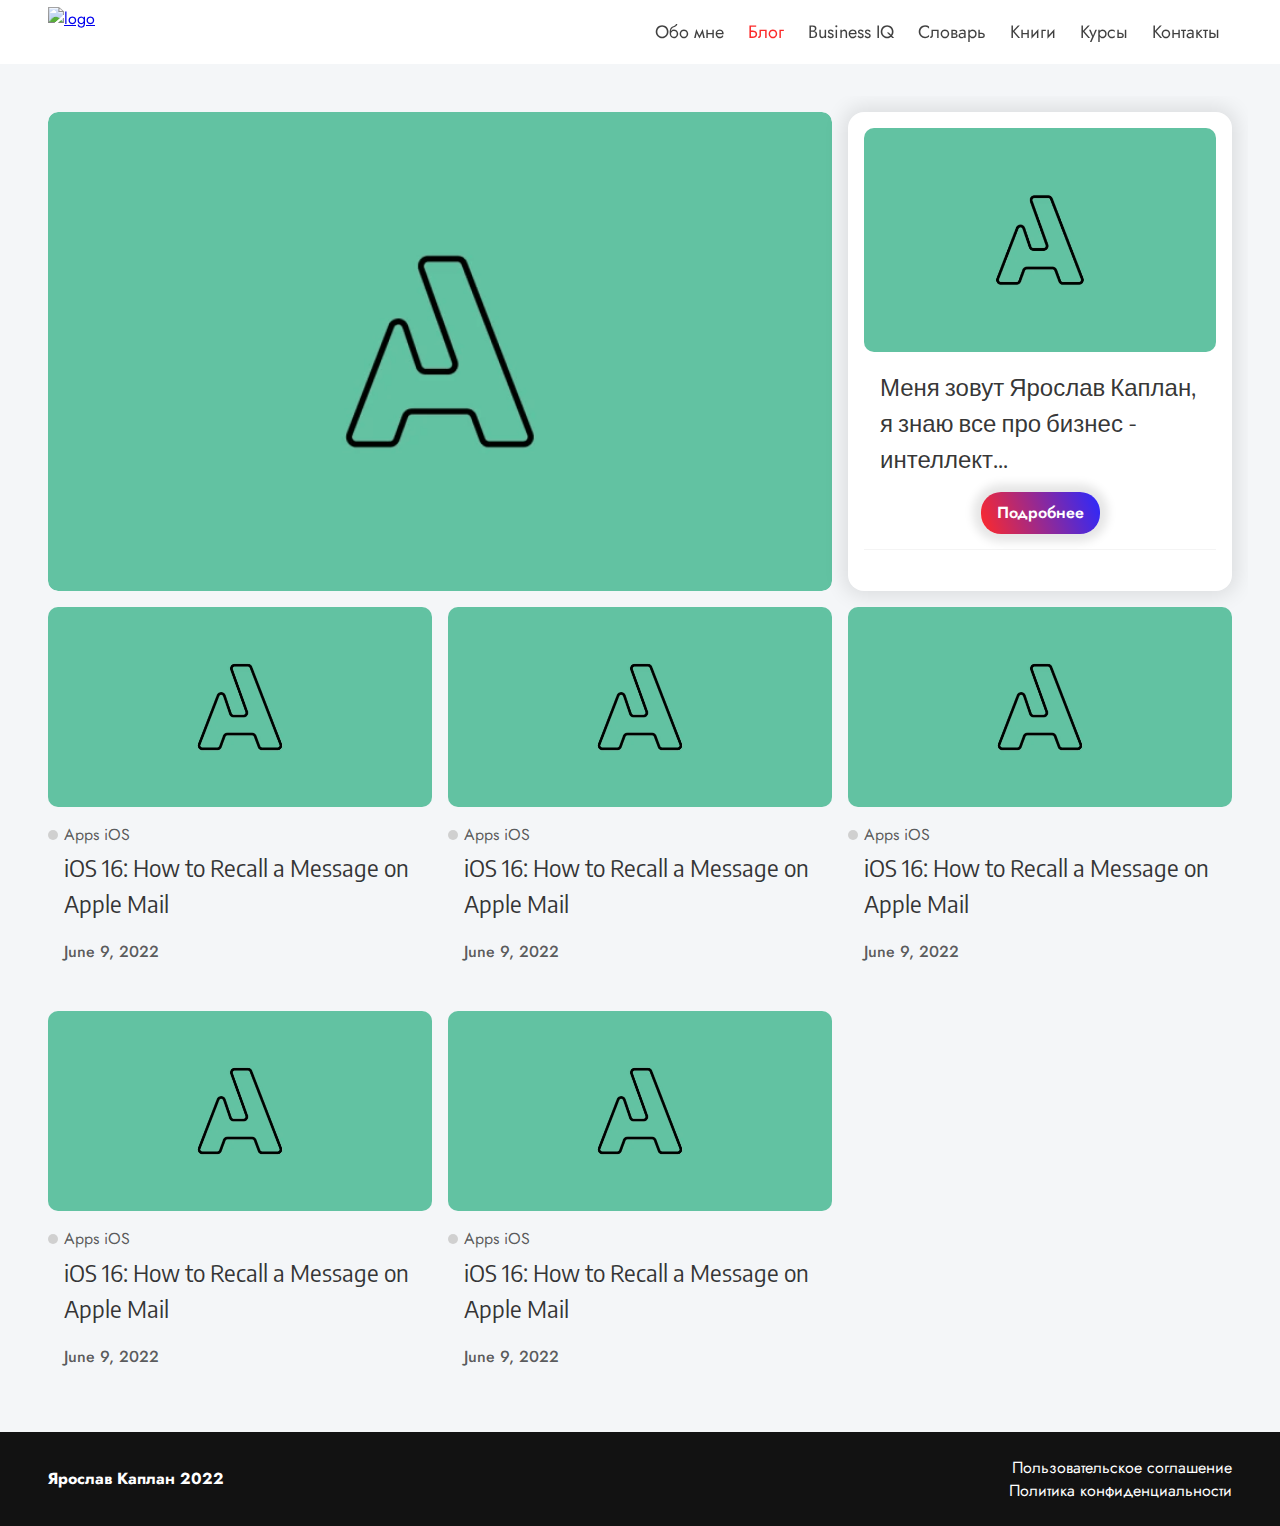
==== commit d0dde74e: "add" ====
--- a/index.html
+++ b/index.html
@@ -1,213 +1,217 @@
 <!DOCTYPE html>
 <html lang="en">
-  <head>
-    <meta charset="UTF-8" />
-    <meta http-equiv="X-UA-Compatible" content="IE=edge" />
-    <meta name="viewport" content="width=device-width, initial-scale=1.0" />
-    <link rel="preconnect" href="https://fonts.googleapis.com" />
-    <link rel="preconnect" href="https://fonts.gstatic.com" crossorigin />
-    <link
-      href="https://fonts.googleapis.com/css2?family=Jost:ital,wght@0,100;0,200;0,300;0,400;0,500;0,600;0,700;0,800;0,900;1,100;1,200;1,300;1,400;1,500;1,600;1,700;1,800;1,900&display=swap"
-      rel="stylesheet"
-    />
-    <link rel="preconnect" href="https://fonts.googleapis.com" />
-    <link rel="preconnect" href="https://fonts.gstatic.com" crossorigin />
-    <link
-      href="https://fonts.googleapis.com/css2?family=Encode+Sans+Semi+Condensed:wght@100;200;300;400;500;600;700;800;900&display=swap"
-      rel="stylesheet"
-    />
-    <link rel="stylesheet" href="https://cdnjs.cloudflare.com/ajax/libs/font-awesome/6.1.1/css/all.min.css" integrity="sha512-KfkfwYDsLkIlwQp6LFnl8zNdLGxu9YAA1QvwINks4PhcElQSvqcyVLLD9aMhXd13uQjoXtEKNosOWaZqXgel0g==" crossorigin="anonymous" referrerpolicy="no-referrer" />
-    <link rel="stylesheet" href="css/flexboxgrid.css" />
-    <link rel="stylesheet" href="css/style.css" />
-    <title>Блог</title>
-  </head>
-  <body>
-    <header class="header">
-      <div class="container">
-        <div class="row between-md">
-          <div class="col-md-3 col-xs-4">
-            <div class="logo">
-              <a href="#"><img src="imgs/Screenshot_1.png" alt="logo" /></a>
-            </div>
-          </div>
-          <div class="col-md-9 col-xs-2">
-            <div class="navbar">
-              <div class="bars-icon">
-                <span></span>
-                <span></span>
-                <span></span>
-              </div>
-              <ul>
-                <li>
-                  <a href="#">Обо мне</a>
-                </li>
-                <li>
-                  <a href="#">Блог</a>
-                </li>
-                <li>
-                  <a href="#">Business IQ</a>
-                </li>
-                <li>
-                  <a href="#">Словарь</a>
-                </li>
-                <li>
-                  <a href="#">Книги</a>
-                </li>
-                <li>
-                  <a href="#">Курсы</a>
-                </li>
-                <li>
-                  <a href="#">Контакты</a>
-                </li>
-              </ul>
-            </div>
-          </div>
-        </div>
-      </div>
-    </header>
-    <main class="main">
-      <div class="container">
-        <div class="row">
-          <div class="col-md-8 col-sm-7 col-xs-12">
-            <div class="full-img">
+
+<head>
+  <meta charset="UTF-8" />
+  <meta http-equiv="X-UA-Compatible" content="IE=edge" />
+  <meta name="viewport" content="width=device-width, initial-scale=1.0" />
+  <link rel="preconnect" href="https://fonts.googleapis.com" />
+  <link rel="preconnect" href="https://fonts.gstatic.com" crossorigin />
+  <link
+    href="https://fonts.googleapis.com/css2?family=Jost:ital,wght@0,100;0,200;0,300;0,400;0,500;0,600;0,700;0,800;0,900;1,100;1,200;1,300;1,400;1,500;1,600;1,700;1,800;1,900&display=swap"
+    rel="stylesheet" />
+  <link rel="preconnect" href="https://fonts.googleapis.com" />
+  <link rel="preconnect" href="https://fonts.gstatic.com" crossorigin />
+  <link
+    href="https://fonts.googleapis.com/css2?family=Encode+Sans+Semi+Condensed:wght@100;200;300;400;500;600;700;800;900&display=swap"
+    rel="stylesheet" />
+  <link rel="stylesheet" href="https://cdnjs.cloudflare.com/ajax/libs/font-awesome/6.1.1/css/all.min.css"
+    integrity="sha512-KfkfwYDsLkIlwQp6LFnl8zNdLGxu9YAA1QvwINks4PhcElQSvqcyVLLD9aMhXd13uQjoXtEKNosOWaZqXgel0g=="
+    crossorigin="anonymous" referrerpolicy="no-referrer" />
+  <link rel="stylesheet" href="css/flexboxgrid.css" />
+  <link rel="stylesheet" href="css/style.css" />
+  <title>Блог</title>
+</head>
+
+<body>
+  <header class="header">
+    <div class="container">
+      <div class="row between-md">
+        <div class="col-md-3 col-xs-4">
+          <div class="logo">
+            <a href="#"><img src="imgs/Screenshot_1.png" alt="logo" /></a>
+          </div>
+        </div>
+        <div class="col-md-9 col-xs-2">
+          <div class="navbar">
+            <div class="bars-icon">
+              <span></span>
+              <span></span>
+              <span></span>
+            </div>
+            <ul>
+              <li>
+                <a href="#">Обо мне</a>
+              </li>
+              <li>
+                <a class="active" href="#">Блог</a>
+              </li>
+              <li>
+                <a href="#">Business IQ</a>
+              </li>
+              <li>
+                <a href="#">Словарь</a>
+              </li>
+              <li>
+                <a href="pages/books.html">Книги</a>
+              </li>
+              <li>
+                <a href="pages/courses.html">Курсы</a>
+              </li>
+              <li>
+                <a href="#">Контакты</a>
+              </li>
+            </ul>
+          </div>
+        </div>
+      </div>
+    </div>
+  </header>
+  <main class="main">
+    <div class="container">
+      <div class="row">
+        <div class="col-md-8 col-sm-7 col-xs-12">
+          <div class="full-img">
+            <img src="imgs/1.webp" alt="img" />
+          </div>
+        </div>
+        <div class="col-md-4 col-sm-5 col-xs-12">
+          <div class="aboutme-card">
+            <div class="card-img">
               <img src="imgs/1.webp" alt="img" />
             </div>
-          </div>
-          <div class="col-md-4 col-sm-5 col-xs-12">
-            <div class="aboutme-card">
-              <div class="card-img">
-                <img src="imgs/1.webp" alt="img" />
-              </div>
-              <div class="card-title">
-                <p>Меня зовут Ярослав Каплан, я знаю все про бизнес -
-                    интеллект…</p>
-                <a href="#">Подробнее</a>
-              </div>
-              <div class="card-icons">
-                <a href="#"><i class="fa-brands fa-facebook"></i></a>
-                <a href="#"><i class="fa-brands fa-instagram"></i></a>
-                <a href="#"><i class="fa-brands fa-twitter"></i></a>
-              </div>
-            </div>
-          </div>
-        </div>
-        <div class="row">
-          <div class="col-md-4 col-sm-6 col-xs-12">
-            <div class="post">
-              <a href="#">
-                <div class="post-img">
-                  <img src="imgs/1.webp" alt="img" />
-                </div>
-                <div class="tags">
-                  <span>Apps</span>
-                  <span>iOS</span>
-                </div>
-                <div class="post-title">
-                  <a href="#">iOS 16: How to Recall a Message on Apple Mail</a>
-                </div>
-                <div class="date">
-                  <span>June 9, 2022</span>
-                </div>
-              </a>
-            </div>
-          </div>
-          <div class="col-md-4 col-sm-6 col-xs-12">
-            <div class="post">
-              <a href="#">
-                <div class="post-img">
-                  <img src="imgs/1.webp" alt="img" />
-                </div>
-                <div class="tags">
-                  <span>Apps</span>
-                  <span>iOS</span>
-                </div>
-                <div class="post-title">
-                  <a href="#">iOS 16: How to Recall a Message on Apple Mail</a>
-                </div>
-                <div class="date">
-                  <span>June 9, 2022</span>
-                </div>
-              </a>
-            </div>
-          </div>
-          <div class="col-md-4 col-sm-6 col-xs-12">
-            <div class="post">
-              <a href="#">
-                <div class="post-img">
-                  <img src="imgs/1.webp" alt="img" />
-                </div>
-                <div class="tags">
-                  <span>Apps</span>
-                  <span>iOS</span>
-                </div>
-                <div class="post-title">
-                  <a href="#">iOS 16: How to Recall a Message on Apple Mail</a>
-                </div>
-                <div class="date">
-                  <span>June 9, 2022</span>
-                </div>
-              </a>
-            </div>
-          </div>
-          <div class="col-md-4 col-sm-6 col-xs-12">
-            <div class="post">
-              <a href="#">
-                <div class="post-img">
-                  <img src="imgs/1.webp" alt="img" />
-                </div>
-                <div class="tags">
-                  <span>Apps</span>
-                  <span>iOS</span>
-                </div>
-                <div class="post-title">
-                  <a href="#">iOS 16: How to Recall a Message on Apple Mail</a>
-                </div>
-                <div class="date">
-                  <span>June 9, 2022</span>
-                </div>
-              </a>
-            </div>
-          </div>
-          <div class="col-md-4 col-sm-6 col-xs-12">
-            <div class="post">
-              <a href="#">
-                <div class="post-img">
-                  <img src="imgs/1.webp" alt="img" />
-                </div>
-                <div class="tags">
-                  <span>Apps</span>
-                  <span>iOS</span>
-                </div>
-                <div class="post-title">
-                  <a href="#">iOS 16: How to Recall a Message on Apple Mail</a>
-                </div>
-                <div class="date">
-                  <span>June 9, 2022</span>
-                </div>
-              </a>
-            </div>
-          </div>
-        </div>
-      </div>
-    </main>
-    <footer class="footer">
-      <div class="container">
-        <div class="row middle-md center-xs">
-          <div class="col-md-6 col-sm-6">
-            <div class="author">
-              <h4>Ярослав Каплан 2022</h4>
-            </div>
-          </div>
-          <div class="col-md-6 col-sm-6">
-            <div class="footer-links">
-              <a href="#">Пользовательское соглашение</a><br />
-              <a href="#">Политика конфиденциальности</a>
-            </div>
-          </div>
-        </div>
-      </div>
-    </footer>
-
-    <script src="js/script.js"></script>
-  </body>
-</html>
+            <div class="card-title">
+              <p>
+                Меня зовут Ярослав Каплан, я знаю все про бизнес - интеллект…
+              </p>
+              <a href="#">Подробнее</a>
+            </div>
+            <div class="card-icons">
+              <a href="#"><i class="fa-brands fa-facebook"></i></a>
+              <a href="#"><i class="fa-brands fa-instagram"></i></a>
+              <a href="#"><i class="fa-brands fa-twitter"></i></a>
+            </div>
+          </div>
+        </div>
+      </div>
+      <div class="row">
+        <div class="col-md-4 col-sm-6 col-xs-12">
+          <div class="post">
+            <a href="pages/detail.html">
+              <div class="post-img">
+                <img src="imgs/1.webp" alt="img" />
+              </div>
+              <div class="tags">
+                <span>Apps</span>
+                <span>iOS</span>
+              </div>
+              <div class="post-title">
+                <a href="pages/detail.html">iOS 16: How to Recall a Message on Apple Mail</a>
+              </div>
+              <div class="date">
+                <span>June 9, 2022</span>
+              </div>
+            </a>
+          </div>
+        </div>
+        <div class="col-md-4 col-sm-6 col-xs-12">
+          <div class="post">
+            <a href="pages/detail.html">
+              <div class="post-img">
+                <img src="imgs/1.webp" alt="img" />
+              </div>
+              <div class="tags">
+                <span>Apps</span>
+                <span>iOS</span>
+              </div>
+              <div class="post-title">
+                <a href="pages/detail.html">iOS 16: How to Recall a Message on Apple Mail</a>
+              </div>
+              <div class="date">
+                <span>June 9, 2022</span>
+              </div>
+            </a>
+          </div>
+        </div>
+        <div class="col-md-4 col-sm-6 col-xs-12">
+          <div class="post">
+            <a href="pages/detail.html">
+              <div class="post-img">
+                <img src="imgs/1.webp" alt="img" />
+              </div>
+              <div class="tags">
+                <span>Apps</span>
+                <span>iOS</span>
+              </div>
+              <div class="post-title">
+                <a href="pages/detail.html">iOS 16: How to Recall a Message on Apple Mail</a>
+              </div>
+              <div class="date">
+                <span>June 9, 2022</span>
+              </div>
+            </a>
+          </div>
+        </div>
+        <div class="col-md-4 col-sm-6 col-xs-12">
+          <div class="post">
+            <a href="pages/detail.html">
+              <div class="post-img">
+                <img src="imgs/1.webp" alt="img" />
+              </div>
+              <div class="tags">
+                <span>Apps</span>
+                <span>iOS</span>
+              </div>
+              <div class="post-title">
+                <a href="pages/detail.html">iOS 16: How to Recall a Message on Apple Mail</a>
+              </div>
+              <div class="date">
+                <span>June 9, 2022</span>
+              </div>
+            </a>
+          </div>
+        </div>
+        <div class="col-md-4 col-sm-6 col-xs-12">
+          <div class="post">
+            <a href="pages/detail.html">
+              <div class="post-img">
+                <img src="imgs/1.webp" alt="img" />
+              </div>
+              <div class="tags">
+                <span>Apps</span>
+                <span>iOS</span>
+              </div>
+              <div class="post-title">
+                <a href="pages/detail.html">iOS 16: How to Recall a Message on Apple Mail</a>
+              </div>
+              <div class="date">
+                <span>June 9, 2022</span>
+              </div>
+            </a>
+          </div>
+        </div>
+      </div>
+    </div>
+  </main>
+  <footer class="footer">
+    <div class="container">
+      <div class="row middle-md center-xs">
+        <div class="col-md-6 col-sm-6">
+          <div class="author">
+            <h4>Ярослав Каплан 2022</h4>
+          </div>
+        </div>
+        <div class="col-md-6 col-sm-6">
+          <div class="footer-links">
+            <a href="#">Пользовательское соглашение</a><br />
+            <a href="#">Политика конфиденциальности</a>
+          </div>
+        </div>
+      </div>
+    </div>
+  </footer>
+
+  <script src="js/script.js"></script>
+</body>
+
+</html>--- a/css/style.css
+++ b/css/style.css
@@ -23,7 +23,7 @@
     height: 64px;
     position: relative;
     z-index: 9;
-    margin-top: px;
+    margin-top: 7px;
 }
 
 .logo img {
@@ -50,6 +50,10 @@
     font-family: "jost", sans-serif;
     font-size: 18px;
     color: rgba(0, 0, 0, 0.75);
+}
+
+.navbar ul li a.active {
+    color: #fb2b2b;
 }
 
 .navbar ul li a:hover {
@@ -265,12 +269,12 @@
     width: 30px;
     height: 25px;
     margin-top: calc((64px - 25px) / 2);
-    margin-left: -12px;
     overflow: hidden;
     display: none;
     position: relative;
     z-index: 10;
     background-color: #fff;
+    cursor: pointer;
 }
 
 .bars-icon>span {
@@ -292,7 +296,7 @@
 }
 
 .bars-icon.active>span:nth-child(2) {
-    transform: translateX(-100%);
+    transform: translateX(-105%);
 }
 
 .bars-icon.active>span:last-child {
@@ -301,6 +305,448 @@
 
 .bars-icon.active>span:first-child {
     transform: translateX(-3.5px) translateY(11px) rotateZ(45deg);
+}
+
+.detail {
+    padding: 24px 0;
+}
+
+.detail-text-content {
+    margin-bottom: 2rem;
+    text-align: left;
+}
+
+.detail-text-content a {
+    color: rgba(0, 0, 0, 0.45);
+    text-decoration: none;
+    font-size: 18px;
+}
+
+.detail-text-content h2 {
+    color: rgba(0, 0, 0, 0.9);
+    font-size: 42px;
+    font-weight: 500;
+    margin: 1rem 0;
+}
+
+.detail-img-content {
+    width: 100%;
+    height: 320px;
+    overflow: hidden;
+    border-radius: 1rem;
+}
+
+.detail-img-content>img {
+    width: 100%;
+    height: 100%;
+    object-fit: cover;
+    border-radius: 1rem;
+}
+
+.detail-description {
+    background-color: #fff;
+    padding: 48px;
+}
+
+.detail-description-text {
+    padding: 0 48px;
+}
+
+.detail-description-text p {
+    font-size: 20px;
+    line-height: 32.64px;
+    color: rgb(55, 55, 55);
+    margin-bottom: 30px;
+    text-align: left;
+}
+
+.detail-description-text p:last-child {
+    margin-bottom: 0;
+}
+
+.mail-send-form {
+    display: flex;
+    align-items: center;
+    justify-content: center;
+    flex-flow: column nowrap;
+}
+
+.login-link h4,
+.mail-send-form h4 {
+    color: rgba(0, 0, 0, 0.8);
+    font-size: 20px;
+    word-wrap: break-word;
+    font-family: "jost", sans-serif;
+    text-align: center;
+    margin-bottom: 1rem;
+}
+
+.mail-send-form>input {
+    border: 2px solid #c3c3c3;
+    padding: 12px 1rem;
+    outline: none;
+    width: 100%;
+    border-radius: 5px;
+}
+
+.login-link a,
+.mail-send-form>button {
+    margin-top: 1rem;
+    display: block;
+    padding: 12px 1rem;
+    border-radius: 2rem;
+    outline: none;
+    margin-right: auto;
+    cursor: pointer;
+    background-color: #fb2b2b;
+    color: #fff;
+    border: 0px;
+}
+
+.tag {
+    display: flex;
+    align-items: center;
+    justify-content: flex-start;
+    flex-flow: row wrap;
+    margin-top: 2rem;
+    padding-left: 1rem;
+}
+
+.tag a {
+    display: inline-block;
+    margin: 0 1rem 1rem 0;
+    text-decoration: none;
+    border: 1px solid rgb(238, 238, 238);
+    font-size: 15px;
+    padding: 8px 12px;
+    transition: all 3.s ease-in-out;
+}
+
+.tag a:hover {
+    color: #fb2b2b;
+}
+
+.similar-posts {
+    padding: 4rem;
+    background-color: #fff;
+}
+
+.similar-title h2 {
+    font-size: 16px;
+    color: #000000cc;
+}
+
+.comment {
+    padding: 3rem 0;
+}
+
+.comment-title {
+    text-align: left;
+}
+
+.comment-title h3 {
+    font-size: 16px;
+    color: #000000cc;
+    margin-bottom: 1rem;
+}
+
+.comment-form form {
+    display: flex;
+    align-items: flex-start;
+    justify-content: center;
+    flex-flow: column nowrap;
+}
+
+.comment-form form textarea,
+.comment-form form input {
+    width: 100%;
+    outline: none;
+    border: 2px solid rgb(238, 238, 238);
+    border-radius: 4px;
+    padding: 12px 1rem;
+}
+
+.comment-form form label {
+    margin-top: 1rem;
+    color: rgba(0, 0, 0, 0.5);
+    font-size: 15px;
+}
+
+.comment-form form button {
+    margin-top: 1rem;
+    padding: 12px 24px;
+    background-color: rgb(251, 43, 43);
+    border-radius: 2rem;
+    color: #fff;
+    font-size: 14px;
+    border: 2px solid rgb(251, 43, 43);
+    cursor: pointer;
+    transition: all .3s ease-in-out;
+}
+
+.comment-form form button:hover {
+    color: rgb(251, 43, 43);
+    background-color: #fff;
+}
+
+.comments-text {
+    background-color: #fff;
+    padding-bottom: 4rem;
+}
+
+.comment-item {
+    display: flex;
+    align-items: flex-start;
+    justify-content: flex-start;
+    margin-bottom: 2rem;
+    padding-left: 100px;
+}
+
+.comment-img {
+    width: 80px;
+    flex-basis: 80px;
+    height: 80px;
+    border-radius: 50%;
+    margin-right: 1rem;
+}
+
+.comment-img>img {
+    width: 80px;
+    height: 80px;
+    object-fit: cover;
+    border-radius: 50%;
+}
+
+.comment-message h4 {
+    font-size: 16px;
+    color: rgba(0, 0, 0, .9);
+    letter-spacing: unset;
+    margin: 8px 0 6px;
+}
+
+.comment-message p {
+    max-width: 400px;
+    font-size: 16px;
+    line-height: 1.5;
+    color: #373737;
+}
+
+.login-link {
+    background-color: #fff;
+    padding-bottom: 3rem;
+    text-align: center;
+}
+
+.login-link a {
+    display: inline-block;
+    text-decoration: none;
+    padding: 8px 24px;
+}
+
+.login {
+    width: 100%;
+    height: 100vh;
+    position: relative;
+    background-color: #f4f6f8;
+}
+
+.login-content {
+    width: 400px;
+    padding: 2rem;
+    background-color: rgba(255, 255, 255, 0.323);
+    backdrop-filter: blur(5px);
+    position: absolute;
+    left: 50%;
+    top: 50%;
+    transform: translate(-50%, -50%);
+    border-radius: 1rem;
+    box-shadow: 0px 0px 10px 10px rgba(0, 0, 0, .1);
+}
+
+.login-form>input {
+    display: block;
+    width: 100%;
+    padding: 12px 10px;
+    outline: none;
+    margin-bottom: 1rem;
+    border-radius: 5px;
+    border: 1px solid #c3c3c3;
+}
+
+.login-form button {
+    display: block;
+    width: 100%;
+    padding: 12px 10px;
+    border-radius: 5px;
+    cursor: pointer;
+    background-color: #fb2b2b;
+    color: #fff;
+    border: 1px solid #fb2b2b;
+}
+
+.sign-btns {
+    display: flex;
+    align-items: center;
+    justify-content: space-between;
+    margin-bottom: 1rem;
+}
+
+.sign-btns button {
+    width: 50%;
+    flex-basis: 50%;
+    padding: 12px 10px;
+    background: #fff;
+    color: #000;
+    border: 1px solid grey;
+    border-radius: 5px;
+    cursor: pointer;
+}
+
+.sign-btns button.active {
+    background: linear-gradient(to right, rgba(170, 68, 177), rgba(240, 66, 155));
+    color: #fff;
+    cursor: not-allowed;
+}
+
+.login-title {
+    text-align: center;
+    margin-bottom: 1rem;
+    font-size: 20px;
+}
+
+.sign-in-form,
+.sign-up-form {
+    display: none;
+}
+
+.sign-up-form.active,
+.sign-in-form.active {
+    display: block;
+}
+
+.courses__item {
+    width: 100%;
+    padding: 60px 25px 60px 25px;
+    box-shadow: 0px -6px 48px 0px rgba(0, 0, 0, 0.1);
+    background-color: #fff;
+    margin-bottom: 1rem;
+    position: relative;
+}
+
+.line {
+    height: 1.5px;
+    background-color: #161c2d;
+    position: absolute;
+    left: 0;
+    top: 0;
+    width: 100%;
+}
+
+.courses__item__title {
+    text-align: center;
+}
+
+.line__title {
+    height: 1px;
+    background-color: #2b354f;
+    display: inline-block;
+    width: 20px;
+    margin: 15px 0;
+}
+
+.courses__item__title h4 {
+    color: #161c2d;
+    font-family: "Hind", Sans-serif;
+    font-size: 1.3em;
+    font-weight: 400;
+    line-height: 1.2em;
+    letter-spacing: 0px;
+}
+
+.courses__item__description {
+    text-align: center;
+}
+
+.courses__item__description p {
+    color: #869ab8;
+    font-family: "Roboto", Sans-serif;
+    font-size: 1em;
+    font-weight: 400;
+    line-height: 1.7em;
+    letter-spacing: 0.3px;
+}
+
+.courses__item.red .line {
+    background-color: red;
+}
+
+.courses__item.red .blue {
+    background-color: #6685dc;
+}
+
+.books__item {
+    padding: 20px;
+    background-color: #fff;
+    margin-bottom: 1rem;
+    border: 1px solid #d6d6d6;
+    border-radius: 5px;
+}
+
+.books__item__img img {
+    width: 100%;
+    height: 250px;
+    object-fit: cover;
+}
+
+.books__item__description {
+    margin: 15px 0;
+}
+
+.books__item__description p {
+    color: #161c2d;
+    font-size: 18px;
+    font-weight: 400;
+    font-family: 'Montserrat', sans-serif;
+}
+
+.books__item__link {
+    margin-top: 30px;
+}
+
+.books__item__link a {
+    text-decoration: none;
+    color: #FFFFFF;
+    background-color: #FF5A60;
+    border-color: #FFFFFF;
+    font-weight: 500;
+    border-style: solid;
+    border-width: 1px 1px 1px 1px;
+    border-radius: 0px 0px 0px 0px;
+    padding: 10px 20px 10px 20px;
+    transition: all .2s ease-in-out;
+}
+
+.books__item__link a:hover {
+    background-color: #FF5A60BF;
+}
+
+.books {
+    display: flex;
+    align-items: center;
+    justify-content: space-between;
+    flex-flow: row wrap;
+    padding: 1rem 0;
+    padding-top: 7px;
+}
+
+.title {
+    margin-bottom: 2rem;
+}
+
+.title-courses h2 {
+    font-family: "encode sans semi condensed", sans-serif;
+    font-size: 42px;
+    font-weight: 600;
 }
 
 @media (max-width: 540px) {
@@ -313,6 +759,37 @@
         font-size: 17px;
     }
 
+    .detail {
+        padding: 0;
+    }
+
+    .detail-text-content h2 {
+        font-size: 30px;
+    }
+
+    .detail-text-content a {
+        font-size: 15px;
+    }
+
+    .detail-img-content {
+        height: auto;
+    }
+
+    .detail-description-text p {
+        font-size: 18px;
+    }
+
+    .detail-description-text {
+        padding: 0 16px;
+    }
+
+    .comment-item {
+        padding-left: 1rem !important;
+    }
+
+    .login-content {
+        width: 90%;
+    }
 }
 
 @media (max-width: 768px) {
@@ -358,6 +835,10 @@
     .bars-icon {
         display: block;
     }
+
+    .comment-item {
+        padding-left: 48px;
+    }
 }
 
 @media (max-width: 1024px) {
@@ -374,4 +855,27 @@
         font-size: 19px;
         font-weight: 500;
     }
+
+    .detail-description {
+        padding: 48px 0;
+    }
+
+    .mail-send-form {
+        margin-top: 1rem;
+        padding: 0 20px;
+        text-align: center;
+    }
+
+    .mail-send-form>button {
+        margin: 0 auto;
+        margin-top: 1rem;
+    }
+
+    .mail-send-form>input {
+        max-width: 350px;
+    }
+
+    .similar-posts {
+        padding: 4rem 0;
+    }
 }